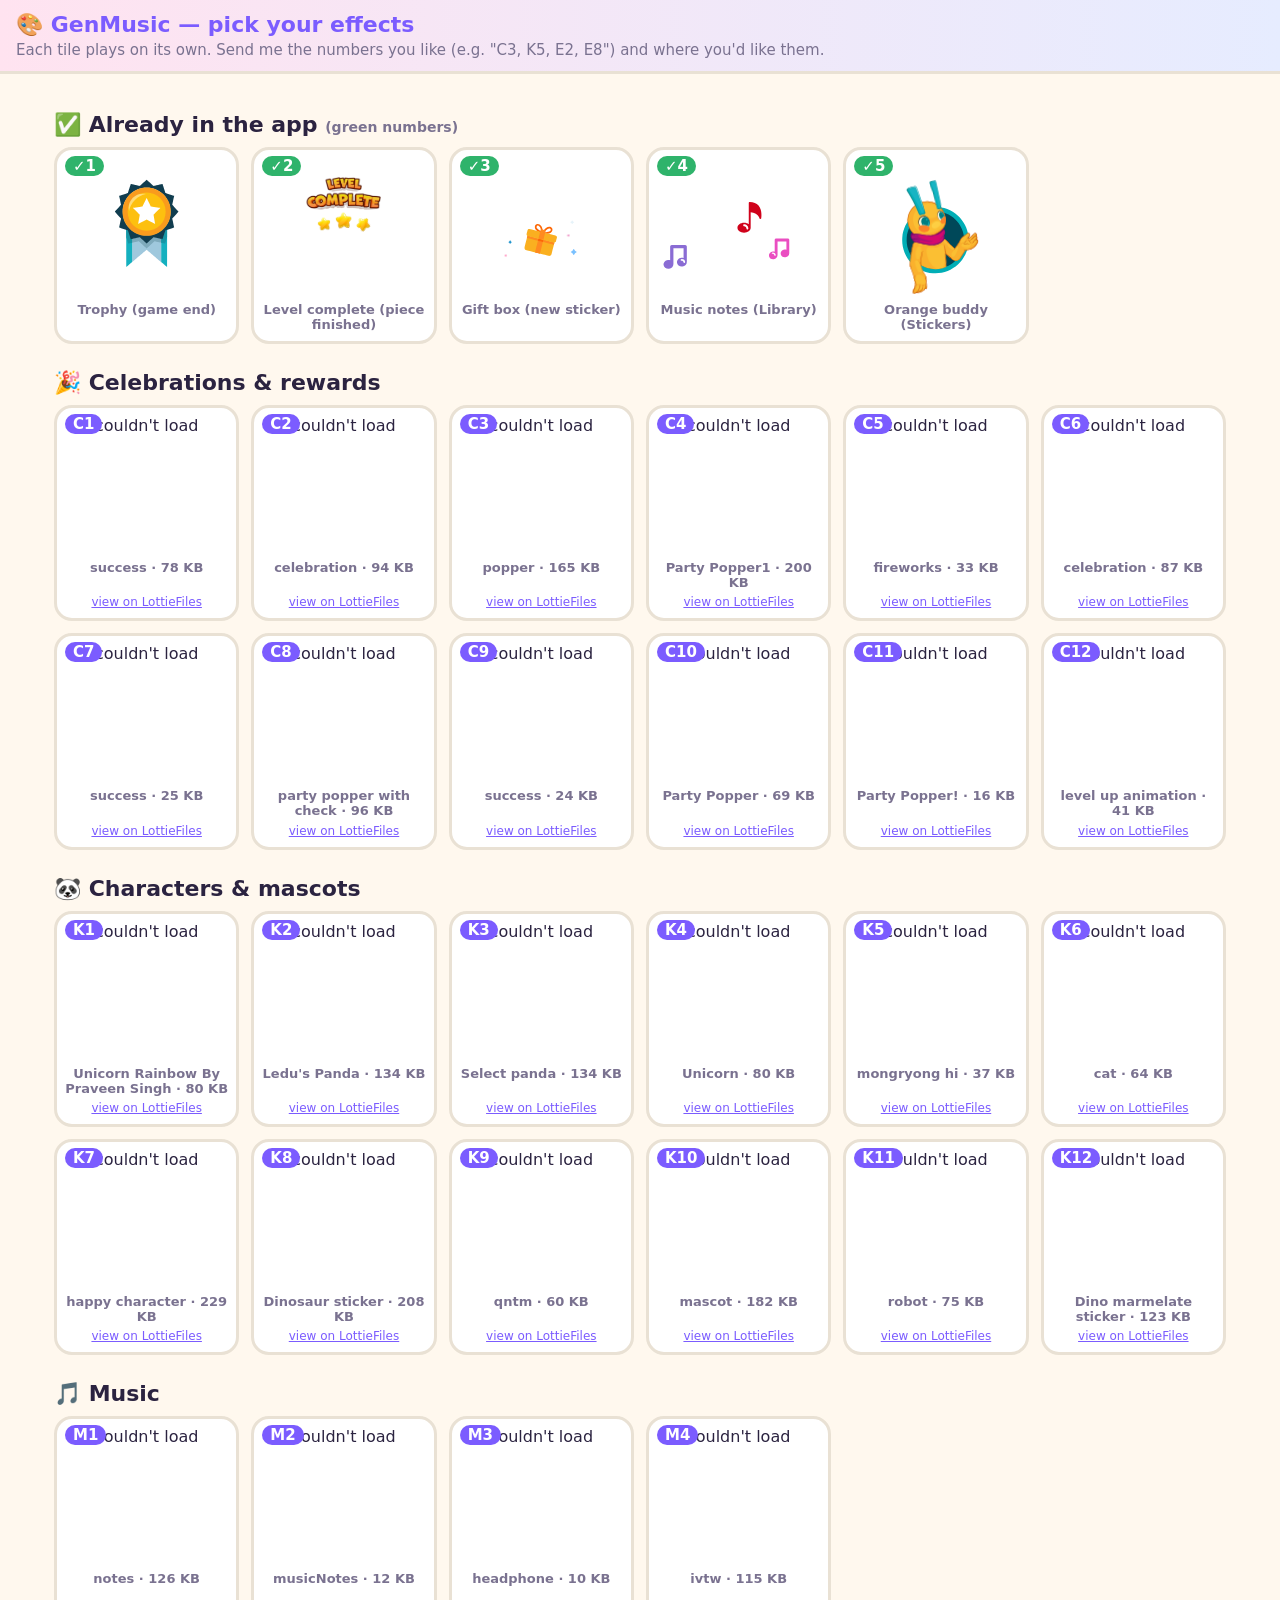
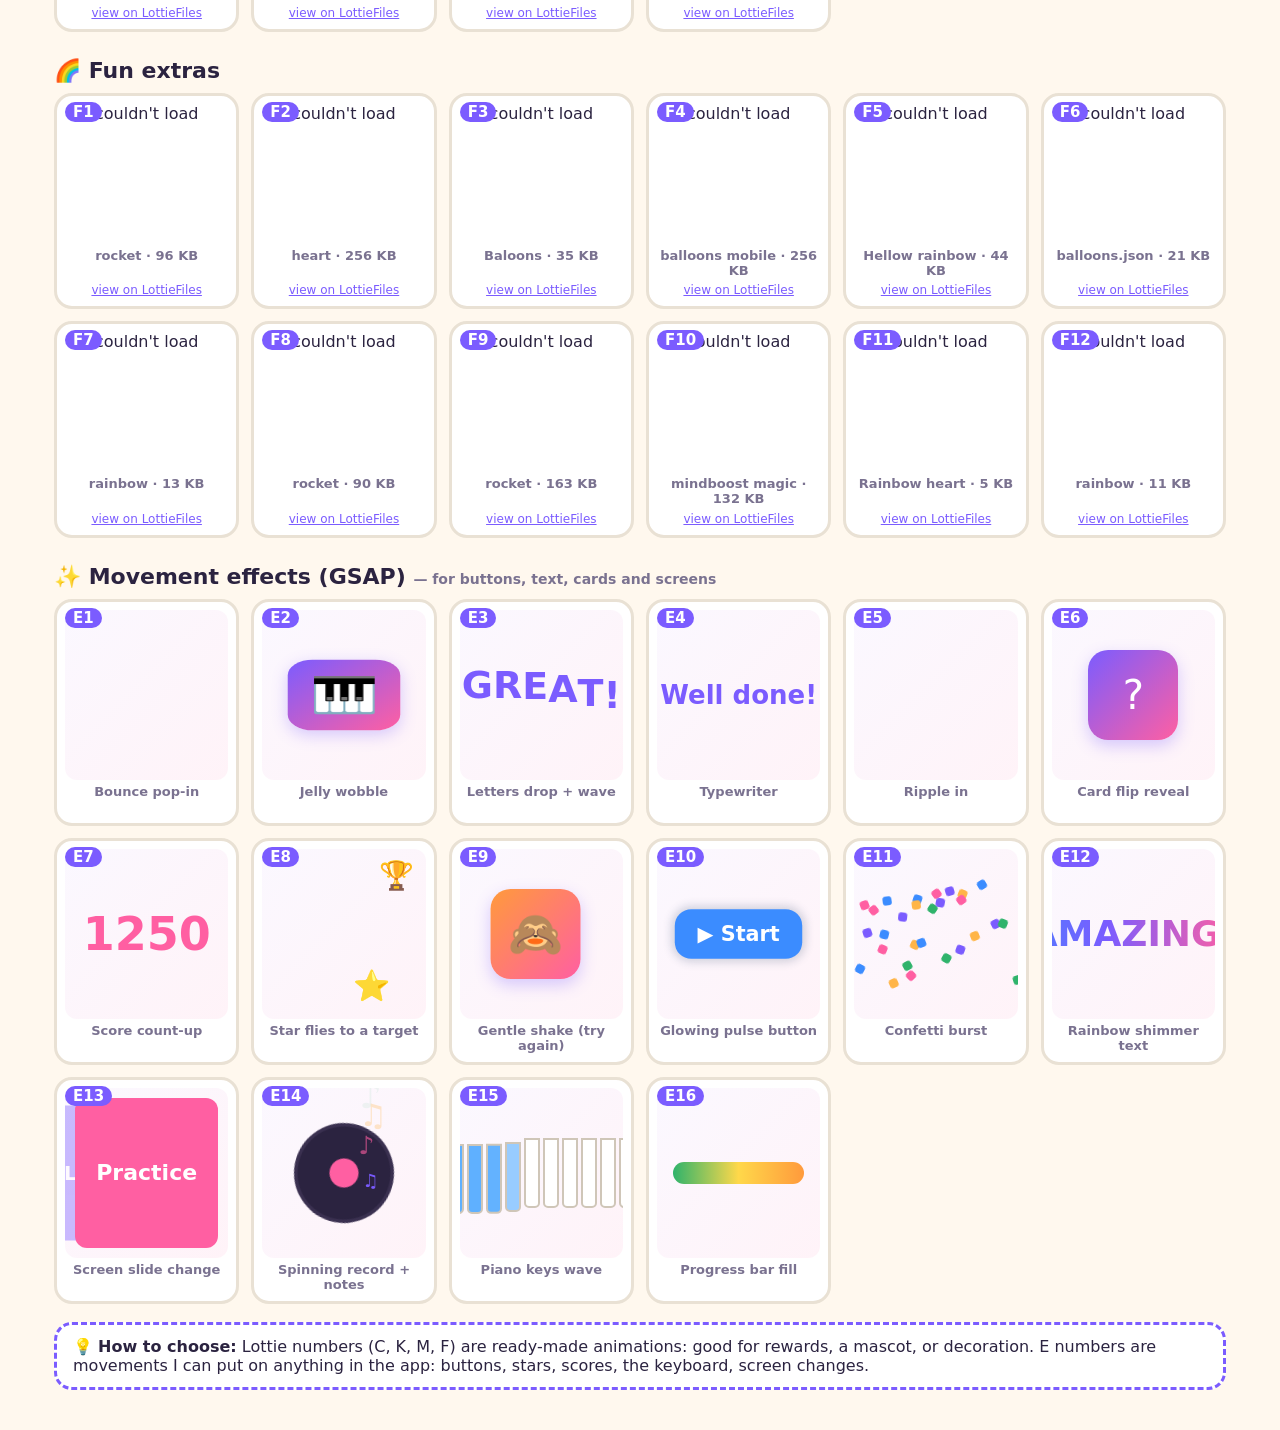
==== gallery.html @ 2f77bd32 "gallery.html: numbered preview of Lottie candidates (loaded from LottieFiles) and GSAP effects, for " ====
<!doctype html><html lang="en"><head><meta charset="utf-8"><meta name="viewport" content="width=device-width,initial-scale=1">
<title>GenMusic — pick your effects</title><link rel="icon" href="icon.svg">
<style>
:root{--ink:#2b2340;--muted:#7a7290;--purple:#7b5cff;--pink:#ff5fa2;--line:#e9e1d4}
*{box-sizing:border-box}body{margin:0;background:#fff8ee;color:var(--ink);font-family:"Nunito","Segoe UI Rounded","Segoe UI",system-ui,sans-serif}
header{position:sticky;top:0;z-index:5;background:linear-gradient(90deg,#ffe3f0,#e6ecff);padding:12px 16px;border-bottom:3px solid var(--line)}
header h1{margin:0;font-size:22px;color:var(--purple)}header p{margin:4px 0 0;font-size:15px;color:var(--muted)}
main{padding:12px 14px 40px;max-width:1200px;margin:0 auto}
h2{margin:26px 0 10px;font-size:22px}h2 small{font-size:14px;color:var(--muted);font-weight:600}
.grid{display:grid;grid-template-columns:repeat(auto-fill,minmax(160px,1fr));gap:12px}
.tile{background:#fff;border:3px solid var(--line);border-radius:18px;padding:8px;text-align:center;position:relative}
.tile .id{position:absolute;top:6px;left:8px;background:var(--purple);color:#fff;font-weight:900;border-radius:10px;padding:1px 8px;font-size:15px;z-index:2}
.tile.used .id{background:#2fb36b}
.tile .lot{width:100%;height:140px}
.tile .cap{font-size:13px;font-weight:700;color:var(--muted);margin-top:4px;min-height:2.4em}
.tile a{color:var(--purple);font-size:12px}
.fx{height:170px;display:flex;align-items:center;justify-content:center;overflow:hidden;position:relative;border-radius:12px;background:linear-gradient(135deg,#fbf8ff,#fff3f8)}
.fx .card{width:90px;height:90px;border-radius:20px;background:linear-gradient(135deg,#7b5cff,#ff5fa2);display:flex;align-items:center;justify-content:center;font-size:44px;color:#fff;box-shadow:0 6px 16px rgba(123,92,255,.3)}
.fx .word{font-size:38px;font-weight:900;color:var(--purple)}.fx .word span{display:inline-block}
.fx .mini{display:grid;grid-template-columns:repeat(4,30px);gap:6px}.fx .mini i{display:block;width:30px;height:30px;border-radius:8px;background:#ffb547}
.fx .mini i:nth-child(3n){background:#7b5cff}.fx .mini i:nth-child(3n+1){background:#ff5fa2}
.fx .num{font-size:46px;font-weight:900;color:var(--pink)}
.fx .keys{display:flex;gap:3px}.fx .keys b{width:16px;height:70px;background:#fff;border:2px solid #cfc6b8;border-radius:0 0 5px 5px}
.fx .bar{width:80%;height:22px;border-radius:12px;background:#eee;overflow:hidden}.fx .bar i{display:block;height:100%;width:0;background:linear-gradient(90deg,#2fb36b,#ffd84a,#ff9a3c)}
.fx .btn{padding:12px 22px;border-radius:16px;background:#3b8cff;color:#fff;font-weight:900;font-size:20px}
.fx .rainbow{font-size:36px;font-weight:900;background:linear-gradient(90deg,#ff5fa2,#ffb547,#2fb36b,#3b8cff,#7b5cff,#ff5fa2);background-size:300% 100%;-webkit-background-clip:text;background-clip:text;color:transparent}
.fx .vinyl{width:100px;height:100px;border-radius:50%;background:radial-gradient(circle,#ff5fa2 0 14px,#2b2340 15px 46px,#3a3050 47px 50px);position:relative}
.fx .p{position:absolute;width:9px;height:9px;border-radius:3px}
.fx .star{position:absolute;font-size:30px}
.fx .panel{position:absolute;inset:10px;border-radius:12px;display:flex;align-items:center;justify-content:center;font-size:22px;font-weight:900;color:#fff}
.howto{background:#fff;border:3px dashed var(--purple);border-radius:18px;padding:12px 16px;margin-top:18px;font-size:16px}
</style></head><body>
<header><h1>🎨 GenMusic — pick your effects</h1><p>Each tile plays on its own. Send me the numbers you like (e.g. "C3, K5, E2, E8") and where you'd like them.</p></header>
<main>
<h2>✅ Already in the app <small>(green numbers)</small></h2><div class="grid" id="used"></div>
<div id="lottie"></div>
<h2>✨ Movement effects (GSAP) <small>— for buttons, text, cards and screens</small></h2><div class="grid" id="fxgrid"></div>
<div class="howto">💡 <b>How to choose:</b> Lottie numbers (C, K, M, F) are ready-made animations: good for rewards, a mascot, or decoration.
E numbers are movements I can put on anything in the app: buttons, stars, scores, the keyboard, screen changes.</div>
</main>
<script src="vendor/lottie_light.min.js"></script><script src="vendor/gsap.min.js"></script>
<script>
const USED = [["trophy", "Trophy (game end)"], ["level-complete", "Level complete (piece finished)"], ["gift", "Gift box (new sticker)"], ["music-notes", "Music notes (Library)"], ["buddy", "Orange buddy (Stickers)"]], ITEMS = [{"h": "🎉 Celebrations & rewards"}, {"id": "C1", "json": "https://assets-v2.lottiefiles.com/a/f5ddf9bc-1165-11ee-8072-d3d0bddd396e/NNUIlM7QSg.json", "url": "https://lottiefiles.com/animations/success-OBTLRDEdFB", "kb": 78, "name": "success", "dur": 6.0}, {"id": "C2", "json": "https://assets-v2.lottiefiles.com/a/757bb166-6880-11ee-a5fd-33703e45264b/phBiBWEcUk.json", "url": "https://lottiefiles.com/animations/celebration-PH71hi6Je5", "kb": 94, "name": "celebration", "dur": 5.0}, {"id": "C3", "json": "https://assets-v2.lottiefiles.com/a/ed409a5a-f979-11ef-82e7-cb183bca62d2/ev3fWo0824.json", "url": "https://lottiefiles.com/animations/popper-OEzmYxXPEa", "kb": 165, "name": "popper", "dur": 3.7}, {"id": "C4", "json": "https://assets-v2.lottiefiles.com/a/1296fa02-116d-11ee-9149-f7a48ce3aba3/wNNue3edR8.json", "url": "https://lottiefiles.com/animations/party-popper1-qCDtgIf7gU", "kb": 200, "name": "Party Popper1", "dur": 1.5}, {"id": "C5", "json": "https://assets-v2.lottiefiles.com/a/736bd464-117d-11ee-80b6-077af2e670f9/6XR4ouHrob.json", "url": "https://lottiefiles.com/animations/fireworks-3QcFnID3hW", "kb": 33, "name": "fireworks", "dur": 5.0}, {"id": "C6", "json": "https://assets-v2.lottiefiles.com/a/0e1ccb6a-4f2e-4453-9cab-0c0b9872ba25/WJFPtJuBxb.json", "url": "https://lottiefiles.com/animations/goal-xd-WJFPtJuBxb", "kb": 87, "name": "celebration", "dur": 3.0}, {"id": "C7", "json": "https://assets-v2.lottiefiles.com/a/43de921f-4962-4bff-8b2b-7e204cc48920/9tJXqrknJj.json", "url": "https://lottiefiles.com/animations/coplete-9tJXqrknJj", "kb": 25, "name": "success", "dur": 1.0}, {"id": "C8", "json": "https://assets-v2.lottiefiles.com/a/170ddc2a-679a-4fb6-ad74-c38fdff8f583/vGGwceGP61.json", "url": "https://lottiefiles.com/animations/party-popper-with-check-animation-vGGwceGP61", "kb": 96, "name": "party popper with check", "dur": 5.0}, {"id": "C9", "json": "https://assets-v2.lottiefiles.com/a/a62b41fe-2601-4794-bd8e-4ed61b419cad/6CUBfSMrT4.json", "url": "https://lottiefiles.com/animations/untitled-file-6CUBfSMrT4", "kb": 24, "name": "success", "dur": 3.0}, {"id": "C10", "json": "https://assets-v2.lottiefiles.com/a/8def1bcf-e0a0-44d3-903f-f7d5bc00ab48/gPZtLyFXFI.json", "url": "https://lottiefiles.com/animations/party-popper-gPZtLyFXFI", "kb": 69, "name": "Party Popper", "dur": 2.5}, {"id": "C11", "json": "https://assets-v2.lottiefiles.com/a/e1539adc-1166-11ee-accb-df96032efdb9/rN8TS31JBO.json", "url": "https://lottiefiles.com/animations/party-popper-d5EaOntzTn", "kb": 16, "name": "Party Popper!", "dur": 2.7}, {"id": "C12", "json": "https://assets-v2.lottiefiles.com/a/0fa01668-1162-11ee-ab8e-0f2d7f1423a5/6HScI8D1rb.json", "url": "https://lottiefiles.com/animations/level-up-animation-7AlqyucjVZ", "kb": 41, "name": "level up animation", "dur": 1.7}, {"h": "🐼 Characters & mascots"}, {"id": "K1", "json": "https://assets-v2.lottiefiles.com/a/bb98e586-1170-11ee-a8e3-f3cdb3497c53/Fblv1KmRZz.json", "url": "https://lottiefiles.com/animations/unicorn-rainbow-by-praveen-singh-UsmzkRpMU0", "kb": 80, "name": "Unicorn Rainbow By Praveen Singh", "dur": 1.0}, {"id": "K2", "json": "https://assets-v2.lottiefiles.com/a/052c11ca-116a-11ee-89eb-4744719b3dfa/NNSofS3gZD.json", "url": "https://lottiefiles.com/animations/ledus-panda-wKwUaQiKXq", "kb": 134, "name": "Ledu's Panda", "dur": 2.5}, {"id": "K3", "json": "https://assets-v2.lottiefiles.com/a/7e9e17e0-1180-11ee-a8e1-4bf2795f1d8e/aaEX44cpwH.json", "url": "https://lottiefiles.com/animations/select-panda-t1ePq4JG8Z", "kb": 134, "name": "Select panda", "dur": 2.5}, {"id": "K4", "json": "https://assets-v2.lottiefiles.com/a/3970d61a-1164-11ee-ab25-abd77a63f387/zNfpJ3AeLE.json", "url": "https://lottiefiles.com/animations/unicorn-pmNznLM63G", "kb": 80, "name": "Unicorn", "dur": 1.0}, {"id": "K5", "json": "https://assets-v2.lottiefiles.com/a/a559bc96-1161-11ee-944d-0bf88e98291d/VoARKt4s9C.json", "url": "https://lottiefiles.com/animations/mongryong-hi-5LjIBBaqFC", "kb": 37, "name": "mongryong hi", "dur": 2.4}, {"id": "K6", "json": "https://assets-v2.lottiefiles.com/a/b3d9bc18-1151-11ee-93f6-e7f3497145d3/U05BFOTos9.json", "url": "https://lottiefiles.com/animations/cat-bZPwcVh8Jk", "kb": 64, "name": "cat", "dur": 2.0}, {"id": "K7", "json": "https://assets-v2.lottiefiles.com/a/662b5741-5d4d-4245-b2c8-b53da30e3aad/t8FswYxK2M.json", "url": "https://lottiefiles.com/animations/zubulig-koltukta-sevincli-t8FswYxK2M", "kb": 229, "name": "happy character", "dur": 5.0}, {"id": "K8", "json": "https://assets-v2.lottiefiles.com/a/db45bf3e-118a-11ee-8ffa-47b3928722f1/BocwaNPm9P.json", "url": "https://lottiefiles.com/animations/dinosaur-sticker-hBbxmH4ri2", "kb": 208, "name": "Dinosaur sticker", "dur": 3.0}, {"id": "K9", "json": "https://assets-v2.lottiefiles.com/a/74db2444-116e-11ee-bc32-eb7246c438f4/f1r9Ng0ane.json", "url": "https://lottiefiles.com/animations/qntm-wgwE67zxuT", "kb": 60, "name": "qntm", "dur": 2.3}, {"id": "K10", "json": "https://assets-v2.lottiefiles.com/a/74974229-6b65-4edb-b6f4-facc851a05df/HtezskwNdJ.json", "url": "https://lottiefiles.com/animations/zubulig-sevinc-HtezskwNdJ", "kb": 182, "name": "mascot", "dur": 1.7}, {"id": "K11", "json": "https://assets-v2.lottiefiles.com/a/795b8120-1174-11ee-9f4e-976fceea3e2e/Gr3LtCevt0.json", "url": "https://lottiefiles.com/animations/robot-eUYlogMuda", "kb": 75, "name": "robot", "dur": 4.0}, {"id": "K12", "json": "https://assets-v2.lottiefiles.com/a/14d0cae6-6375-11ee-844b-1b4f7e2bbfc4/tU5C7Adjr8.json", "url": "https://lottiefiles.com/animations/dino-marmelate-sticker-n9hempvUJ2", "kb": 123, "name": "Dino marmelate sticker", "dur": 3.0}, {"h": "🎵 Music"}, {"id": "M1", "json": "https://assets-v2.lottiefiles.com/a/032c4c64-6cc8-4396-90c5-71f6d1ad0f85/Xx4RZkKrBl.json", "url": "https://lottiefiles.com/animations/sjyv7h3asm-Xx4RZkKrBl", "kb": 126, "name": "notes", "dur": 6.0}, {"id": "M2", "json": "https://assets-v2.lottiefiles.com/a/e3093366-117d-11ee-ba0c-073804836ec3/M2NCliyTtZ.json", "url": "https://lottiefiles.com/animations/musicnotes-uRKef4i3TM", "kb": 12, "name": "musicNotes", "dur": 4.7}, {"id": "M3", "json": "https://assets-v2.lottiefiles.com/a/448fdeae-1166-11ee-9666-577b6c9426e1/uxZBqKGs2P.json", "url": "https://lottiefiles.com/animations/headphone-OVPcCUwu5i", "kb": 10, "name": "headphone", "dur": 2.0}, {"id": "M4", "json": "https://assets-v2.lottiefiles.com/a/d271eb40-1170-11ee-b0fc-7b8a74eaecb4/N97GfH2ixE.json", "url": "https://lottiefiles.com/animations/ivtw-7TD7y5qBHm", "kb": 115, "name": "ivtw", "dur": 8.0}, {"h": "🌈 Fun extras"}, {"id": "F1", "json": "https://assets-v2.lottiefiles.com/a/0c6ccd74-1180-11ee-9372-2f504292ecc4/X1PJQJOT50.json", "url": "https://lottiefiles.com/animations/rocket-b5Mc9i7by7", "kb": 96, "name": "rocket", "dur": 8.0}, {"id": "F2", "json": "https://assets-v2.lottiefiles.com/a/e2e11444-4fca-4433-bf18-28355233e4c6/NzF9eVGp2C.json", "url": "https://lottiefiles.com/animations/copy-of-sd05awirw2-NzF9eVGp2C", "kb": 256, "name": "heart", "dur": 8.3}, {"id": "F3", "json": "https://assets-v2.lottiefiles.com/a/cdf9e538-1164-11ee-9afd-3f95783ebe18/EZioQUSiG6.json", "url": "https://lottiefiles.com/animations/baloons-AS8PDapFwx", "kb": 35, "name": "Baloons", "dur": 3.6}, {"id": "F4", "json": "https://assets-v2.lottiefiles.com/a/8481575a-1151-11ee-991d-6f0dbf928f12/OY5IzG1YCY.json", "url": "https://lottiefiles.com/animations/balloons-mobile-7KJiImjRtF", "kb": 256, "name": "balloons mobile", "dur": 12.0}, {"id": "F5", "json": "https://assets-v2.lottiefiles.com/a/46bf831a-1188-11ee-a145-3fb0d89dc529/LVIBgQbpZr.json", "url": "https://lottiefiles.com/animations/hellow-rainbow-Xt3Nw0MoLy", "kb": 44, "name": "Hellow rainbow", "dur": 3.3}, {"id": "F6", "json": "https://assets-v2.lottiefiles.com/a/217fd8ce-117f-11ee-98ff-77d7a83b6b8a/U5UMH7jaq0.json", "url": "https://lottiefiles.com/animations/balloonsjson-ouXZiVGiZf", "kb": 21, "name": "balloons.json", "dur": 4.8}, {"id": "F7", "json": "https://assets-v2.lottiefiles.com/a/d5f0035c-1151-11ee-b2d7-fb94ccfd8298/oW5IVC6wTc.json", "url": "https://lottiefiles.com/animations/rainbow-ntr48jB7NJ", "kb": 13, "name": "rainbow", "dur": 1.2}, {"id": "F8", "json": "https://assets-v2.lottiefiles.com/a/98773a66-f668-11ee-a7a1-774ab861e889/XMXxC1MbfU.json", "url": "https://lottiefiles.com/animations/rocket-6ze6ouxAwv", "kb": 90, "name": "rocket", "dur": 7.0}, {"id": "F9", "json": "https://assets-v2.lottiefiles.com/a/02c8ce8c-1188-11ee-b796-e76ceeb99c11/H2r1LiZ7zg.json", "url": "https://lottiefiles.com/animations/rocket-4ebDUjQGfL", "kb": 163, "name": "rocket", "dur": 6.0}, {"id": "F10", "json": "https://assets-v2.lottiefiles.com/a/19667b52-42e3-11ef-a4da-c7ce7c59d19c/WIgmdZ6sjf.json", "url": "https://lottiefiles.com/animations/mindboost-magic-DRXW70QAh5", "kb": 132, "name": "mindboost magic", "dur": 5.0}, {"id": "F11", "json": "https://assets-v2.lottiefiles.com/a/d783df10-116d-11ee-b4ca-47b438be64d7/xeXfaFC8Jt.json", "url": "https://lottiefiles.com/animations/rainbow-heart-GoUkCAszRE", "kb": 5, "name": "Rainbow heart", "dur": 2.7}, {"id": "F12", "json": "https://assets-v2.lottiefiles.com/a/7f154c0c-1180-11ee-a954-2b85fb40b2f6/ggcieGj9rf.json", "url": "https://lottiefiles.com/animations/rainbow-x4mImf2EpJ", "kb": 11, "name": "rainbow", "dur": 6.0}];
const $ = id => document.getElementById(id);
const io = new IntersectionObserver(es => es.forEach(e => { const a = e.target._a; if (!a) return; e.isIntersecting ? a.play() : a.pause(); }), { rootMargin:"100px" });
function lot(el, src){
  fetch(src).then(r => r.json()).then(d => { el._a = lottie.loadAnimation({ container:el, renderer:"svg", loop:true, autoplay:false, animationData:d }); io.observe(el); })
    .catch(() => { el.textContent = "couldn't load"; });
}
USED.forEach(([n, cap], i) => { const t = document.createElement("div"); t.className = "tile used";
  t.innerHTML = `<span class="id">✓${i + 1}</span><div class="lot"></div><div class="cap">${cap}</div>`; $("used").appendChild(t); lot(t.querySelector(".lot"), "lottie/" + n + ".json"); });
let grid = null;
for (const it of ITEMS) {
  if (it.h) { const h = document.createElement("h2"); h.textContent = it.h; $("lottie").appendChild(h); grid = document.createElement("div"); grid.className = "grid"; $("lottie").appendChild(grid); continue; }
  const t = document.createElement("div"); t.className = "tile";
  t.innerHTML = `<span class="id">${it.id}</span><div class="lot"></div><div class="cap">${it.name.replace(/[<>&]/g, "")} · ${it.kb} KB</div><a href="${it.url}" target="_blank" rel="noopener">view on LottieFiles</a>`;
  grid.appendChild(t); lot(t.querySelector(".lot"), it.json);
}
/* ---- GSAP demos: each loops on its own ---- */
const FX = [
  ["E1", "Bounce pop-in", '<div class="card">⭐</div>', b => gsap.timeline({ repeat:-1, repeatDelay:1 }).fromTo(b.querySelector(".card"), { scale:0, rotation:-20 }, { scale:1, rotation:0, duration:0.7, ease:"back.out(2.2)" }).to(b.querySelector(".card"), { scale:0, duration:0.3, delay:1.2 })],
  ["E2", "Jelly wobble", '<div class="card">🎹</div>', b => gsap.timeline({ repeat:-1, repeatDelay:1.2 }).to(b.querySelector(".card"), { scaleX:1.35, scaleY:0.7, duration:0.15 }).to(b.querySelector(".card"), { scaleX:1, scaleY:1, duration:1, ease:"elastic.out(1.2,0.3)" })],
  ["E3", "Letters drop + wave", '<div class="word">GREAT!</div>', b => { const w = b.querySelector(".word"); w.innerHTML = [...w.textContent].map(c => `<span>${c}</span>`).join("");
    gsap.timeline({ repeat:-1, repeatDelay:0.8 }).fromTo(w.children, { y:-80, opacity:0 }, { y:0, opacity:1, duration:0.7, ease:"bounce.out", stagger:0.08 }).to(w.children, { y:-10, duration:0.25, yoyo:true, repeat:3, stagger:0.06, ease:"sine.inOut" }).to(w.children, { opacity:0, duration:0.3 }); }],
  ["E4", "Typewriter", '<div class="word" style="font-size:26px">Well done!</div>', b => { const w = b.querySelector(".word"), s = w.textContent; const o = { n:0 };
    gsap.timeline({ repeat:-1, repeatDelay:1 }).to(o, { n:s.length, duration:1.4, ease:"none", onUpdate:() => w.textContent = s.slice(0, Math.round(o.n)) + (o.n < s.length ? "▍" : "") }).to({}, { duration:1 }); }],
  ["E5", "Ripple in", '<div class="mini">' + "<i></i>".repeat(12) + "</div>", b => gsap.timeline({ repeat:-1, repeatDelay:0.6 }).fromTo(b.querySelectorAll("i"), { scale:0, opacity:0 }, { scale:1, opacity:1, duration:0.4, ease:"back.out(2)", stagger:{ each:0.06, grid:[3,4], from:"center" } }).to(b.querySelectorAll("i"), { scale:0, duration:0.3, stagger:0.03, delay:0.8 })],
  ["E6", "Card flip reveal", '<div class="card" style="font-size:40px">?</div>', b => { const c = b.querySelector(".card"); gsap.set(b, { perspective:500 });
    gsap.timeline({ repeat:-1, repeatDelay:1 }).to(c, { rotationY:90, duration:0.3, ease:"power2.in", onComplete:() => { c.textContent = "🦄"; c.style.background = "linear-gradient(135deg,#ffd84a,#ff9a3c)"; } }).to(c, { rotationY:0, duration:0.4, ease:"back.out(2)" }).to(c, { rotationY:90, duration:0.3, delay:1.2, onComplete:() => { c.textContent = "?"; c.style.background = ""; } }).to(c, { rotationY:0, duration:0.3 }); }],
  ["E7", "Score count-up", '<div class="num">0</div>', b => { const n = b.querySelector(".num"), o = { v:0 };
    gsap.timeline({ repeat:-1, repeatDelay:1 }).set(o, { v:0 }).to(o, { v:1250, duration:1.5, ease:"power1.out", onUpdate:() => n.textContent = Math.round(o.v) }).fromTo(n, { scale:1 }, { scale:1.4, duration:0.15, yoyo:true, repeat:1 }); }],
  ["E8", "Star flies to a target", '<div class="star">⭐</div><div style="position:absolute;right:12px;top:10px;font-size:28px">🏆</div>', b => { const s = b.querySelector(".star");
    gsap.timeline({ repeat:-1, repeatDelay:0.6 }).set(s, { left:20, top:120, scale:1, opacity:1 }).to(s, { left:"calc(100% - 50px)", duration:1.1, ease:"power1.inOut" }, 0).to(s, { top:10, duration:1.1, ease:"back.in(1.8)" }, 0).to(s, { scale:0.4, opacity:0, duration:0.3 }, 0.9); }],
  ["E9", "Gentle shake (try again)", '<div class="card" style="background:linear-gradient(135deg,#ff9a3c,#ff5fa2)">🙈</div>', b => gsap.timeline({ repeat:-1, repeatDelay:1.4 }).to(b.querySelector(".card"), { x:-12, duration:0.07, yoyo:true, repeat:7, ease:"sine.inOut" }).to(b.querySelector(".card"), { x:0, duration:0.1 })],
  ["E10", "Glowing pulse button", '<div class="btn">▶ Start</div>', b => gsap.to(b.querySelector(".btn"), { scale:1.1, boxShadow:"0 0 26px 8px rgba(59,140,255,.55)", duration:0.7, yoyo:true, repeat:-1, ease:"sine.inOut" })],
  ["E11", "Confetti burst", "", b => { const cols = ["#ff5fa2","#7b5cff","#3b8cff","#2fb36b","#ffb547"];
    const ps = Array.from({ length:28 }, (_, i) => { const p = document.createElement("i"); p.className = "p"; p.style.background = cols[i % 5]; b.appendChild(p); return p; });
    const burst = () => { gsap.set(ps, { left:"50%", top:"60%", x:0, y:0, opacity:1, rotation:0 });
      gsap.to(ps, { x:() => gsap.utils.random(-120, 120), y:() => gsap.utils.random(-110, 40), rotation:() => gsap.utils.random(-360, 360), duration:1.2, ease:"power3.out" });
      gsap.to(ps, { opacity:0, duration:0.4, delay:1 }); gsap.delayedCall(2.2, burst); }; burst(); }],
  ["E12", "Rainbow shimmer text", '<div class="rainbow">AMAZING!</div>', b => gsap.to(b.querySelector(".rainbow"), { backgroundPosition:"300% 0", duration:3, ease:"none", repeat:-1 })],
  ["E13", "Screen slide change", '<div class="panel" style="background:#7b5cff">Library</div><div class="panel" style="background:#ff5fa2">Practice</div>', b => { const [a, c] = b.querySelectorAll(".panel");
    gsap.timeline({ repeat:-1, repeatDelay:0.8 }).set(c, { xPercent:110 }).set(a, { xPercent:0, scale:1 }).to(a, { xPercent:-30, scale:0.9, opacity:0.4, duration:0.6, ease:"power2.inOut" }, 1).to(c, { xPercent:0, duration:0.6, ease:"power2.inOut" }, 1).to({}, { duration:1 }); }],
  ["E14", "Spinning record + notes", '<div class="vinyl"></div>', b => { gsap.to(b.querySelector(".vinyl"), { rotation:360, duration:2.4, ease:"none", repeat:-1 });
    for (let i = 0; i < 4; i++) { const n = document.createElement("div"); n.className = "star"; n.textContent = "♪♫"[i % 2]; n.style.color = ["#ff5fa2","#7b5cff","#2fb36b","#ffb547"][i]; b.appendChild(n);
      gsap.fromTo(n, { left:"58%", top:"45%", opacity:1, scale:0.6 }, { left:() => gsap.utils.random(55, 90) + "%", top:"-10%", opacity:0, scale:1.2, duration:2, repeat:-1, delay:i * 0.5, ease:"sine.out" }); } }],
  ["E15", "Piano keys wave", '<div class="keys">' + "<b></b>".repeat(10) + "</div>", b => gsap.timeline({ repeat:-1, repeatDelay:0.4 }).to(b.querySelectorAll("b"), { backgroundColor:"#5fb0ff", y:6, duration:0.18, stagger:0.08, yoyo:true, repeat:1 })],
  ["E16", "Progress bar fill", '<div class="bar"><i></i></div>', b => gsap.timeline({ repeat:-1, repeatDelay:0.8 }).set(b.querySelector("i"), { width:"0%" }).to(b.querySelector("i"), { width:"100%", duration:1.8, ease:"power2.inOut" }).to(b.querySelector(".bar"), { scale:1.08, duration:0.15, yoyo:true, repeat:1 })],
];
for (const [id, cap, inner, run] of FX) {
  const t = document.createElement("div"); t.className = "tile";
  t.innerHTML = `<span class="id">${id}</span><div class="fx">${inner}</div><div class="cap">${cap}</div>`;
  $("fxgrid").appendChild(t); run(t.querySelector(".fx"));
}
</script></body></html>
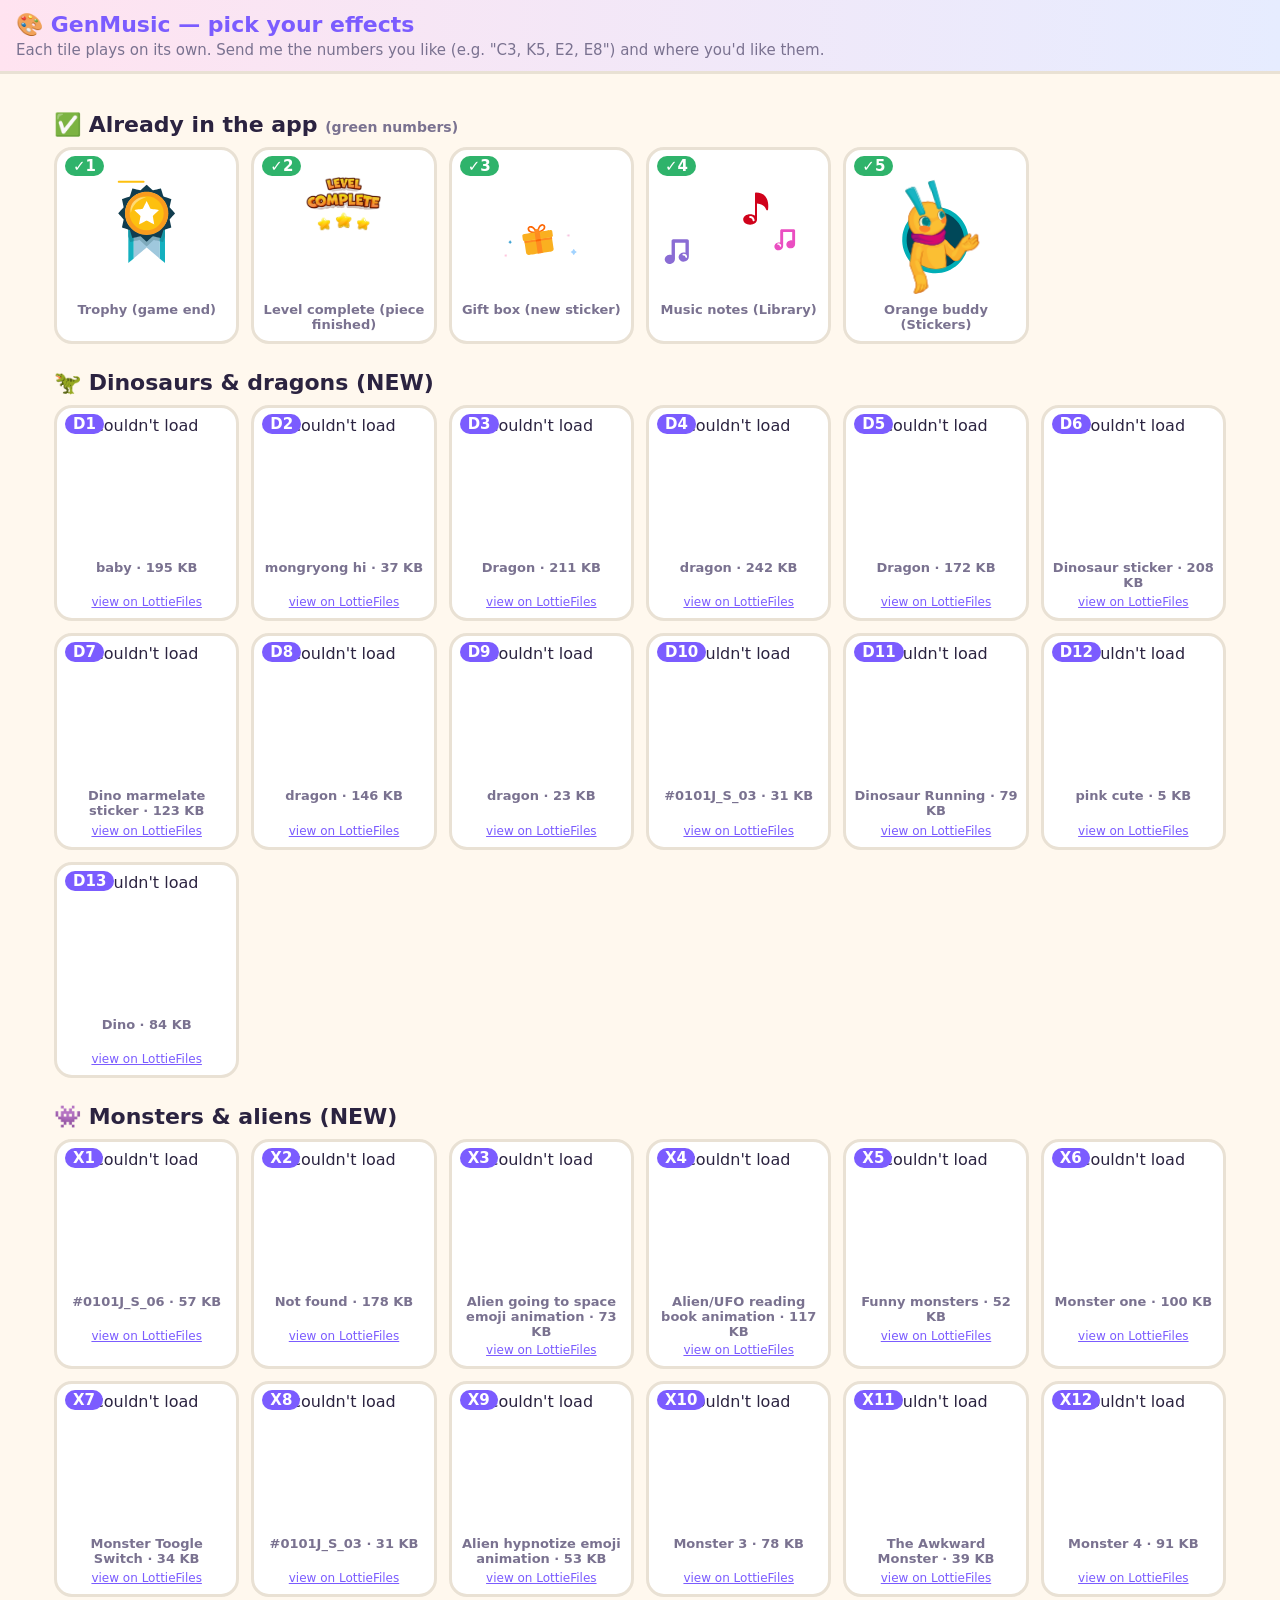
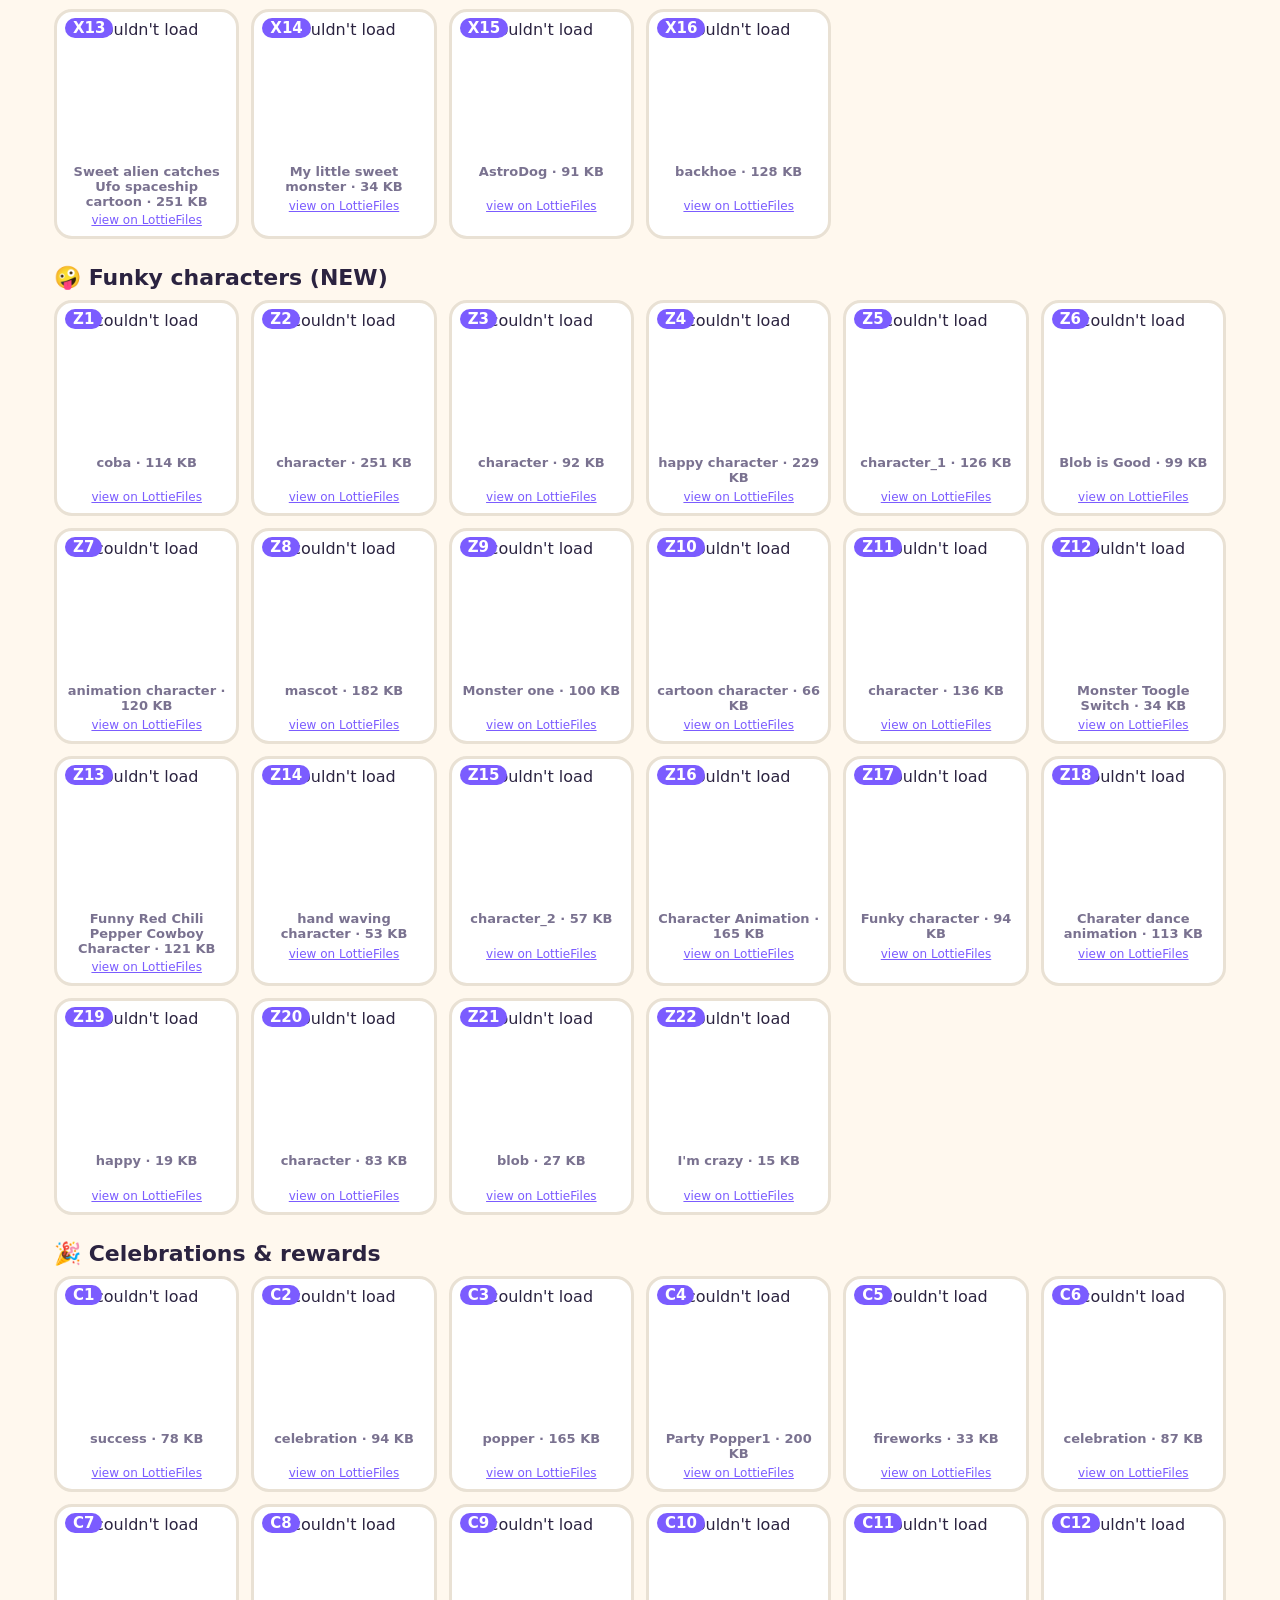
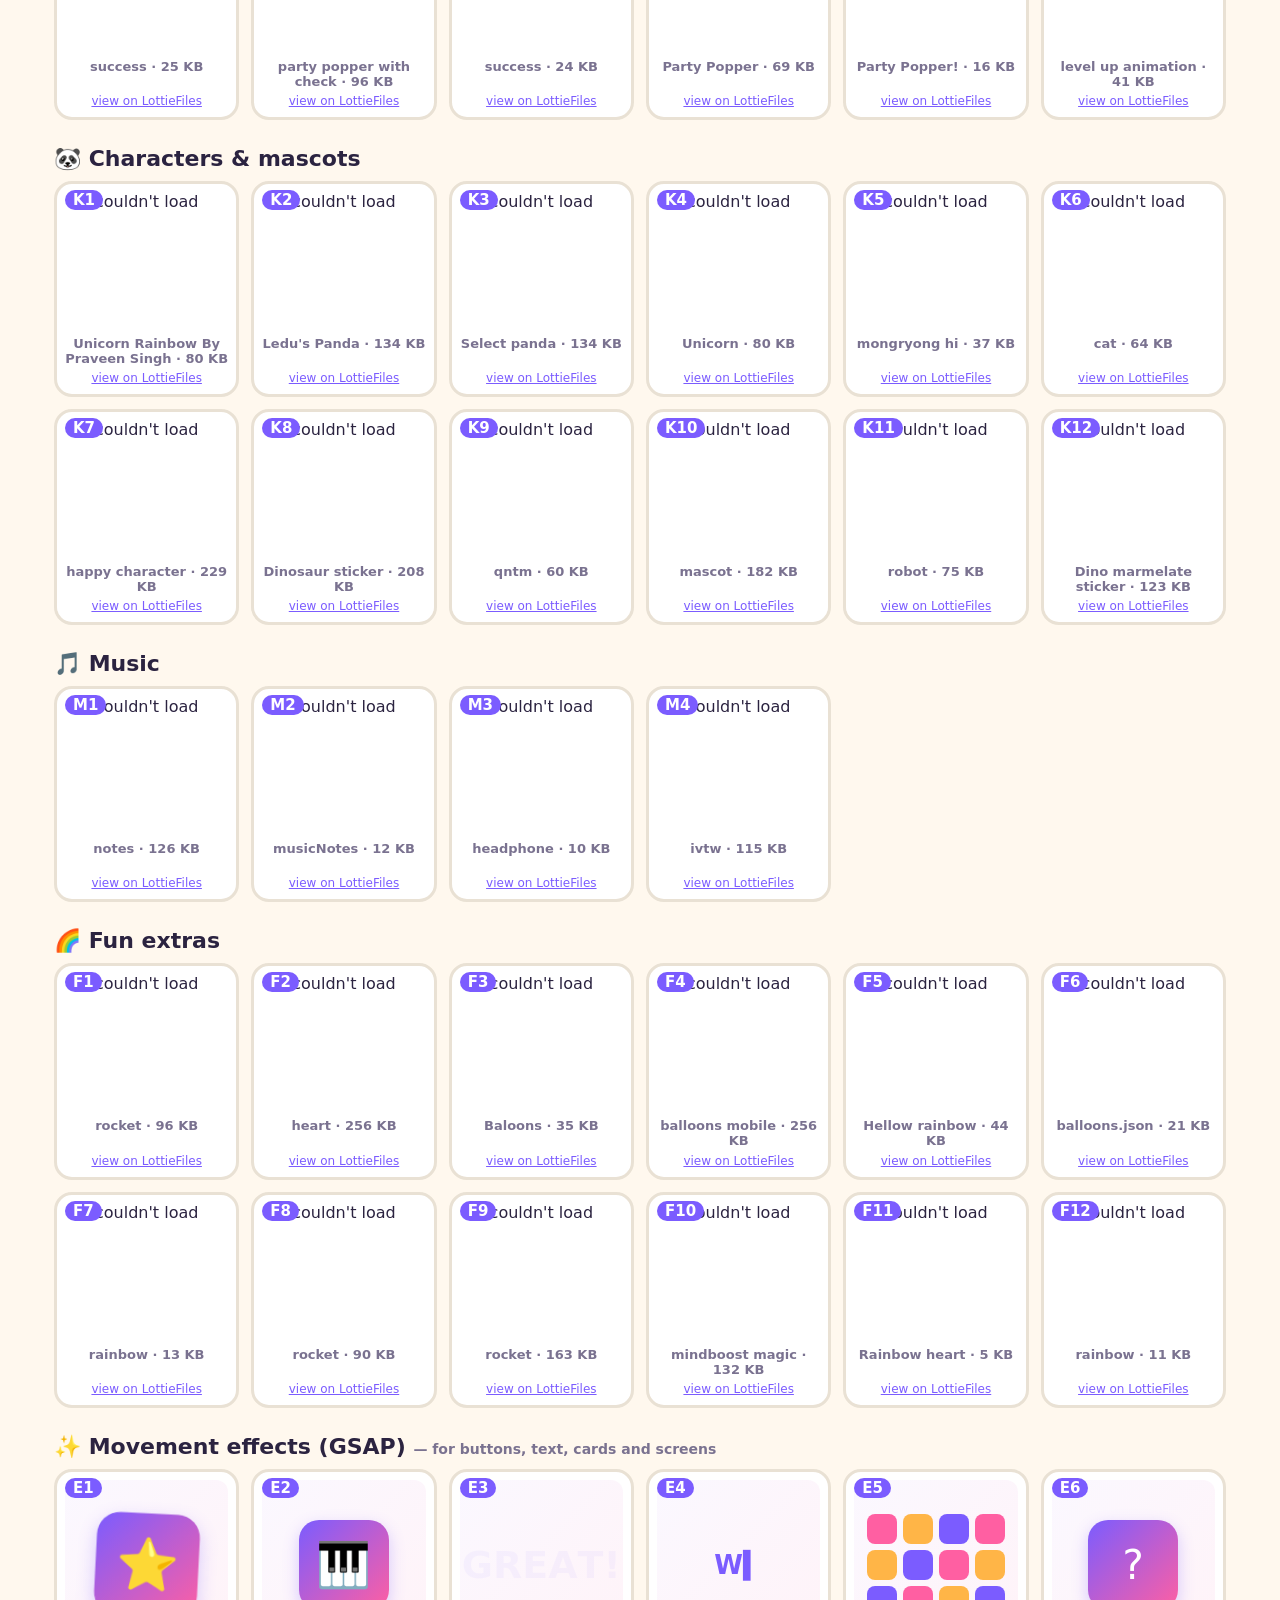
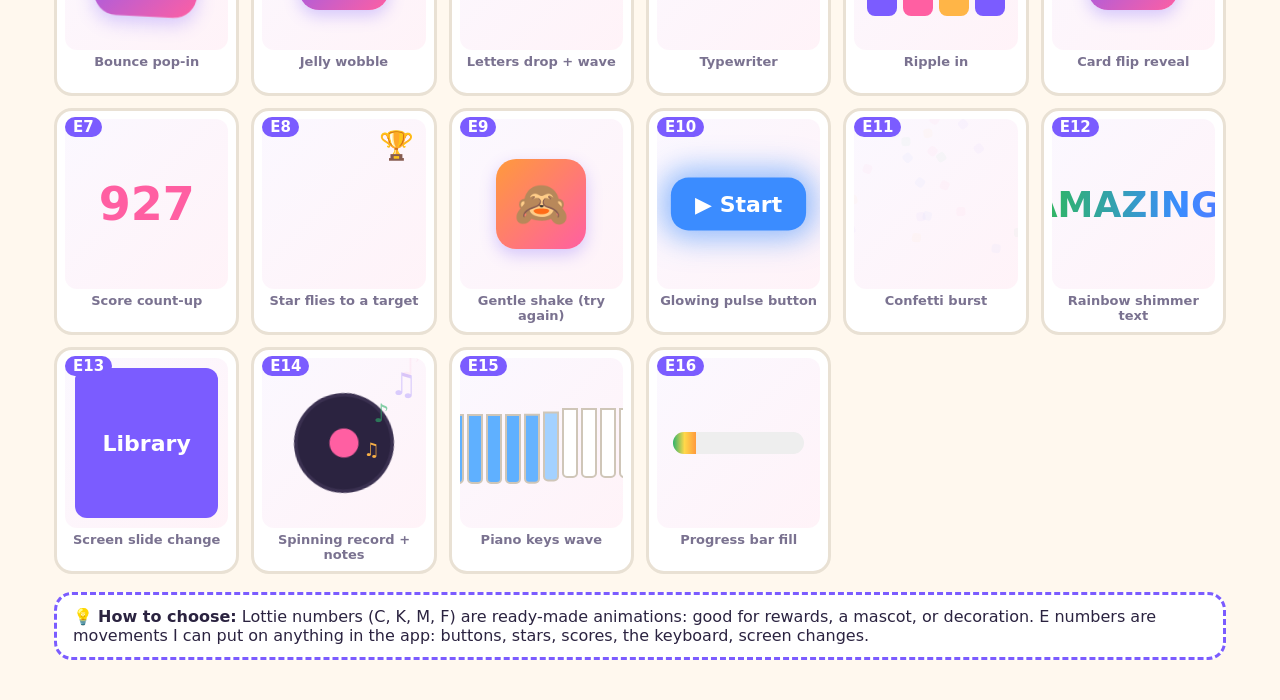
==== commit 5a9d8065: "gallery: add dinosaurs & dragons (D), monsters & aliens (X), funky characters (Z)" ====
--- a/gallery.html
+++ b/gallery.html
@@ -40,7 +40,7 @@
 </main>
 <script src="vendor/lottie_light.min.js"></script><script src="vendor/gsap.min.js"></script>
 <script>
-const USED = [["trophy", "Trophy (game end)"], ["level-complete", "Level complete (piece finished)"], ["gift", "Gift box (new sticker)"], ["music-notes", "Music notes (Library)"], ["buddy", "Orange buddy (Stickers)"]], ITEMS = [{"h": "🎉 Celebrations & rewards"}, {"id": "C1", "json": "https://assets-v2.lottiefiles.com/a/f5ddf9bc-1165-11ee-8072-d3d0bddd396e/NNUIlM7QSg.json", "url": "https://lottiefiles.com/animations/success-OBTLRDEdFB", "kb": 78, "name": "success", "dur": 6.0}, {"id": "C2", "json": "https://assets-v2.lottiefiles.com/a/757bb166-6880-11ee-a5fd-33703e45264b/phBiBWEcUk.json", "url": "https://lottiefiles.com/animations/celebration-PH71hi6Je5", "kb": 94, "name": "celebration", "dur": 5.0}, {"id": "C3", "json": "https://assets-v2.lottiefiles.com/a/ed409a5a-f979-11ef-82e7-cb183bca62d2/ev3fWo0824.json", "url": "https://lottiefiles.com/animations/popper-OEzmYxXPEa", "kb": 165, "name": "popper", "dur": 3.7}, {"id": "C4", "json": "https://assets-v2.lottiefiles.com/a/1296fa02-116d-11ee-9149-f7a48ce3aba3/wNNue3edR8.json", "url": "https://lottiefiles.com/animations/party-popper1-qCDtgIf7gU", "kb": 200, "name": "Party Popper1", "dur": 1.5}, {"id": "C5", "json": "https://assets-v2.lottiefiles.com/a/736bd464-117d-11ee-80b6-077af2e670f9/6XR4ouHrob.json", "url": "https://lottiefiles.com/animations/fireworks-3QcFnID3hW", "kb": 33, "name": "fireworks", "dur": 5.0}, {"id": "C6", "json": "https://assets-v2.lottiefiles.com/a/0e1ccb6a-4f2e-4453-9cab-0c0b9872ba25/WJFPtJuBxb.json", "url": "https://lottiefiles.com/animations/goal-xd-WJFPtJuBxb", "kb": 87, "name": "celebration", "dur": 3.0}, {"id": "C7", "json": "https://assets-v2.lottiefiles.com/a/43de921f-4962-4bff-8b2b-7e204cc48920/9tJXqrknJj.json", "url": "https://lottiefiles.com/animations/coplete-9tJXqrknJj", "kb": 25, "name": "success", "dur": 1.0}, {"id": "C8", "json": "https://assets-v2.lottiefiles.com/a/170ddc2a-679a-4fb6-ad74-c38fdff8f583/vGGwceGP61.json", "url": "https://lottiefiles.com/animations/party-popper-with-check-animation-vGGwceGP61", "kb": 96, "name": "party popper with check", "dur": 5.0}, {"id": "C9", "json": "https://assets-v2.lottiefiles.com/a/a62b41fe-2601-4794-bd8e-4ed61b419cad/6CUBfSMrT4.json", "url": "https://lottiefiles.com/animations/untitled-file-6CUBfSMrT4", "kb": 24, "name": "success", "dur": 3.0}, {"id": "C10", "json": "https://assets-v2.lottiefiles.com/a/8def1bcf-e0a0-44d3-903f-f7d5bc00ab48/gPZtLyFXFI.json", "url": "https://lottiefiles.com/animations/party-popper-gPZtLyFXFI", "kb": 69, "name": "Party Popper", "dur": 2.5}, {"id": "C11", "json": "https://assets-v2.lottiefiles.com/a/e1539adc-1166-11ee-accb-df96032efdb9/rN8TS31JBO.json", "url": "https://lottiefiles.com/animations/party-popper-d5EaOntzTn", "kb": 16, "name": "Party Popper!", "dur": 2.7}, {"id": "C12", "json": "https://assets-v2.lottiefiles.com/a/0fa01668-1162-11ee-ab8e-0f2d7f1423a5/6HScI8D1rb.json", "url": "https://lottiefiles.com/animations/level-up-animation-7AlqyucjVZ", "kb": 41, "name": "level up animation", "dur": 1.7}, {"h": "🐼 Characters & mascots"}, {"id": "K1", "json": "https://assets-v2.lottiefiles.com/a/bb98e586-1170-11ee-a8e3-f3cdb3497c53/Fblv1KmRZz.json", "url": "https://lottiefiles.com/animations/unicorn-rainbow-by-praveen-singh-UsmzkRpMU0", "kb": 80, "name": "Unicorn Rainbow By Praveen Singh", "dur": 1.0}, {"id": "K2", "json": "https://assets-v2.lottiefiles.com/a/052c11ca-116a-11ee-89eb-4744719b3dfa/NNSofS3gZD.json", "url": "https://lottiefiles.com/animations/ledus-panda-wKwUaQiKXq", "kb": 134, "name": "Ledu's Panda", "dur": 2.5}, {"id": "K3", "json": "https://assets-v2.lottiefiles.com/a/7e9e17e0-1180-11ee-a8e1-4bf2795f1d8e/aaEX44cpwH.json", "url": "https://lottiefiles.com/animations/select-panda-t1ePq4JG8Z", "kb": 134, "name": "Select panda", "dur": 2.5}, {"id": "K4", "json": "https://assets-v2.lottiefiles.com/a/3970d61a-1164-11ee-ab25-abd77a63f387/zNfpJ3AeLE.json", "url": "https://lottiefiles.com/animations/unicorn-pmNznLM63G", "kb": 80, "name": "Unicorn", "dur": 1.0}, {"id": "K5", "json": "https://assets-v2.lottiefiles.com/a/a559bc96-1161-11ee-944d-0bf88e98291d/VoARKt4s9C.json", "url": "https://lottiefiles.com/animations/mongryong-hi-5LjIBBaqFC", "kb": 37, "name": "mongryong hi", "dur": 2.4}, {"id": "K6", "json": "https://assets-v2.lottiefiles.com/a/b3d9bc18-1151-11ee-93f6-e7f3497145d3/U05BFOTos9.json", "url": "https://lottiefiles.com/animations/cat-bZPwcVh8Jk", "kb": 64, "name": "cat", "dur": 2.0}, {"id": "K7", "json": "https://assets-v2.lottiefiles.com/a/662b5741-5d4d-4245-b2c8-b53da30e3aad/t8FswYxK2M.json", "url": "https://lottiefiles.com/animations/zubulig-koltukta-sevincli-t8FswYxK2M", "kb": 229, "name": "happy character", "dur": 5.0}, {"id": "K8", "json": "https://assets-v2.lottiefiles.com/a/db45bf3e-118a-11ee-8ffa-47b3928722f1/BocwaNPm9P.json", "url": "https://lottiefiles.com/animations/dinosaur-sticker-hBbxmH4ri2", "kb": 208, "name": "Dinosaur sticker", "dur": 3.0}, {"id": "K9", "json": "https://assets-v2.lottiefiles.com/a/74db2444-116e-11ee-bc32-eb7246c438f4/f1r9Ng0ane.json", "url": "https://lottiefiles.com/animations/qntm-wgwE67zxuT", "kb": 60, "name": "qntm", "dur": 2.3}, {"id": "K10", "json": "https://assets-v2.lottiefiles.com/a/74974229-6b65-4edb-b6f4-facc851a05df/HtezskwNdJ.json", "url": "https://lottiefiles.com/animations/zubulig-sevinc-HtezskwNdJ", "kb": 182, "name": "mascot", "dur": 1.7}, {"id": "K11", "json": "https://assets-v2.lottiefiles.com/a/795b8120-1174-11ee-9f4e-976fceea3e2e/Gr3LtCevt0.json", "url": "https://lottiefiles.com/animations/robot-eUYlogMuda", "kb": 75, "name": "robot", "dur": 4.0}, {"id": "K12", "json": "https://assets-v2.lottiefiles.com/a/14d0cae6-6375-11ee-844b-1b4f7e2bbfc4/tU5C7Adjr8.json", "url": "https://lottiefiles.com/animations/dino-marmelate-sticker-n9hempvUJ2", "kb": 123, "name": "Dino marmelate sticker", "dur": 3.0}, {"h": "🎵 Music"}, {"id": "M1", "json": "https://assets-v2.lottiefiles.com/a/032c4c64-6cc8-4396-90c5-71f6d1ad0f85/Xx4RZkKrBl.json", "url": "https://lottiefiles.com/animations/sjyv7h3asm-Xx4RZkKrBl", "kb": 126, "name": "notes", "dur": 6.0}, {"id": "M2", "json": "https://assets-v2.lottiefiles.com/a/e3093366-117d-11ee-ba0c-073804836ec3/M2NCliyTtZ.json", "url": "https://lottiefiles.com/animations/musicnotes-uRKef4i3TM", "kb": 12, "name": "musicNotes", "dur": 4.7}, {"id": "M3", "json": "https://assets-v2.lottiefiles.com/a/448fdeae-1166-11ee-9666-577b6c9426e1/uxZBqKGs2P.json", "url": "https://lottiefiles.com/animations/headphone-OVPcCUwu5i", "kb": 10, "name": "headphone", "dur": 2.0}, {"id": "M4", "json": "https://assets-v2.lottiefiles.com/a/d271eb40-1170-11ee-b0fc-7b8a74eaecb4/N97GfH2ixE.json", "url": "https://lottiefiles.com/animations/ivtw-7TD7y5qBHm", "kb": 115, "name": "ivtw", "dur": 8.0}, {"h": "🌈 Fun extras"}, {"id": "F1", "json": "https://assets-v2.lottiefiles.com/a/0c6ccd74-1180-11ee-9372-2f504292ecc4/X1PJQJOT50.json", "url": "https://lottiefiles.com/animations/rocket-b5Mc9i7by7", "kb": 96, "name": "rocket", "dur": 8.0}, {"id": "F2", "json": "https://assets-v2.lottiefiles.com/a/e2e11444-4fca-4433-bf18-28355233e4c6/NzF9eVGp2C.json", "url": "https://lottiefiles.com/animations/copy-of-sd05awirw2-NzF9eVGp2C", "kb": 256, "name": "heart", "dur": 8.3}, {"id": "F3", "json": "https://assets-v2.lottiefiles.com/a/cdf9e538-1164-11ee-9afd-3f95783ebe18/EZioQUSiG6.json", "url": "https://lottiefiles.com/animations/baloons-AS8PDapFwx", "kb": 35, "name": "Baloons", "dur": 3.6}, {"id": "F4", "json": "https://assets-v2.lottiefiles.com/a/8481575a-1151-11ee-991d-6f0dbf928f12/OY5IzG1YCY.json", "url": "https://lottiefiles.com/animations/balloons-mobile-7KJiImjRtF", "kb": 256, "name": "balloons mobile", "dur": 12.0}, {"id": "F5", "json": "https://assets-v2.lottiefiles.com/a/46bf831a-1188-11ee-a145-3fb0d89dc529/LVIBgQbpZr.json", "url": "https://lottiefiles.com/animations/hellow-rainbow-Xt3Nw0MoLy", "kb": 44, "name": "Hellow rainbow", "dur": 3.3}, {"id": "F6", "json": "https://assets-v2.lottiefiles.com/a/217fd8ce-117f-11ee-98ff-77d7a83b6b8a/U5UMH7jaq0.json", "url": "https://lottiefiles.com/animations/balloonsjson-ouXZiVGiZf", "kb": 21, "name": "balloons.json", "dur": 4.8}, {"id": "F7", "json": "https://assets-v2.lottiefiles.com/a/d5f0035c-1151-11ee-b2d7-fb94ccfd8298/oW5IVC6wTc.json", "url": "https://lottiefiles.com/animations/rainbow-ntr48jB7NJ", "kb": 13, "name": "rainbow", "dur": 1.2}, {"id": "F8", "json": "https://assets-v2.lottiefiles.com/a/98773a66-f668-11ee-a7a1-774ab861e889/XMXxC1MbfU.json", "url": "https://lottiefiles.com/animations/rocket-6ze6ouxAwv", "kb": 90, "name": "rocket", "dur": 7.0}, {"id": "F9", "json": "https://assets-v2.lottiefiles.com/a/02c8ce8c-1188-11ee-b796-e76ceeb99c11/H2r1LiZ7zg.json", "url": "https://lottiefiles.com/animations/rocket-4ebDUjQGfL", "kb": 163, "name": "rocket", "dur": 6.0}, {"id": "F10", "json": "https://assets-v2.lottiefiles.com/a/19667b52-42e3-11ef-a4da-c7ce7c59d19c/WIgmdZ6sjf.json", "url": "https://lottiefiles.com/animations/mindboost-magic-DRXW70QAh5", "kb": 132, "name": "mindboost magic", "dur": 5.0}, {"id": "F11", "json": "https://assets-v2.lottiefiles.com/a/d783df10-116d-11ee-b4ca-47b438be64d7/xeXfaFC8Jt.json", "url": "https://lottiefiles.com/animations/rainbow-heart-GoUkCAszRE", "kb": 5, "name": "Rainbow heart", "dur": 2.7}, {"id": "F12", "json": "https://assets-v2.lottiefiles.com/a/7f154c0c-1180-11ee-a954-2b85fb40b2f6/ggcieGj9rf.json", "url": "https://lottiefiles.com/animations/rainbow-x4mImf2EpJ", "kb": 11, "name": "rainbow", "dur": 6.0}];
+const USED = [["trophy", "Trophy (game end)"], ["level-complete", "Level complete (piece finished)"], ["gift", "Gift box (new sticker)"], ["music-notes", "Music notes (Library)"], ["buddy", "Orange buddy (Stickers)"]], ITEMS = [{"h": "🦖 Dinosaurs & dragons (NEW)"}, {"id": "D1", "json": "https://assets-v2.lottiefiles.com/a/8955b530-1162-11ee-930e-c7cead07e802/nGDvVsaON4.json", "url": "https://lottiefiles.com/animations/baby-50RWQ0sJYi", "kb": 195, "name": "baby", "dur": 7.0}, {"id": "D2", "json": "https://assets-v2.lottiefiles.com/a/a559bc96-1161-11ee-944d-0bf88e98291d/VoARKt4s9C.json", "url": "https://lottiefiles.com/animations/mongryong-hi-5LjIBBaqFC", "kb": 37, "name": "mongryong hi", "dur": 2.4}, {"id": "D3", "json": "https://assets-v2.lottiefiles.com/a/9c6185fc-116f-11ee-8e6a-f3e0ee84cc7c/7I6mpgQOj7.json", "url": "https://lottiefiles.com/animations/dragon-n8NAAea7cH", "kb": 211, "name": "Dragon", "dur": 2.9}, {"id": "D4", "json": "https://assets-v2.lottiefiles.com/a/2c589fe0-1172-11ee-8309-f79a3fadce10/fpR42ESzvr.json", "url": "https://lottiefiles.com/animations/dragon-GfNrNJz9eQ", "kb": 242, "name": "dragon", "dur": 5.0}, {"id": "D5", "json": "https://assets-v2.lottiefiles.com/a/db4a4c72-1127-11f0-9ffb-c74bdbb30203/tWIDzsn25J.json", "url": "https://lottiefiles.com/animations/dragon-ZZ03RS9vv0", "kb": 172, "name": "Dragon", "dur": 7.1}, {"id": "D6", "json": "https://assets-v2.lottiefiles.com/a/db45bf3e-118a-11ee-8ffa-47b3928722f1/BocwaNPm9P.json", "url": "https://lottiefiles.com/animations/dinosaur-sticker-hBbxmH4ri2", "kb": 208, "name": "Dinosaur sticker", "dur": 3.0}, {"id": "D7", "json": "https://assets-v2.lottiefiles.com/a/14d0cae6-6375-11ee-844b-1b4f7e2bbfc4/tU5C7Adjr8.json", "url": "https://lottiefiles.com/animations/dino-marmelate-sticker-n9hempvUJ2", "kb": 123, "name": "Dino marmelate sticker", "dur": 3.0}, {"id": "D8", "json": "https://assets-v2.lottiefiles.com/a/2dda673a-116e-11ee-954c-afb3fe0caa4e/HNCqbSmh2X.json", "url": "https://lottiefiles.com/animations/dragon-wJRXNCGrxh", "kb": 146, "name": "dragon", "dur": 2.0}, {"id": "D9", "json": "https://assets-v2.lottiefiles.com/a/6fccac1c-22a9-47a0-bb9d-553f347d39ae/qyxoaq19g0.json", "url": "https://lottiefiles.com/animations/frame-1-qyxoaq19g0", "kb": 23, "name": "dragon", "dur": 2.0}, {"id": "D10", "json": "https://assets-v2.lottiefiles.com/a/e8eeb614-1184-11ee-8ee3-eb5ae78eccbe/9A3Wqb7nzc.json", "url": "https://lottiefiles.com/animations/0101j-s-03-efzBWL3gc5", "kb": 31, "name": "#0101J_S_03", "dur": 0.8}, {"id": "D11", "json": "https://assets-v2.lottiefiles.com/a/b84671a0-1189-11ee-8089-ff805eaeb60e/2GAe3bLqQz.json", "url": "https://lottiefiles.com/animations/dinosaur-running-xHaKfzjT4A", "kb": 79, "name": "Dinosaur Running", "dur": 3.0}, {"id": "D12", "json": "https://assets-v2.lottiefiles.com/a/29bab482-1161-11ee-bd76-67e53b21b7b2/deTGTd2AED.json", "url": "https://lottiefiles.com/animations/pink-cute-fOGGDmarKL", "kb": 5, "name": "pink cute", "dur": 1.5}, {"id": "D13", "json": "https://assets-v2.lottiefiles.com/a/20dfdd6c-1173-11ee-8312-d7e869290c2f/6kFJafrOtQ.json", "url": "https://lottiefiles.com/animations/dino-v3Hi5jwgp6", "kb": 84, "name": "Dino", "dur": 1.7}, {"h": "👾 Monsters & aliens (NEW)"}, {"id": "X1", "json": "https://assets-v2.lottiefiles.com/a/e8f3085e-1184-11ee-8ee7-0f32f0522df5/q00mK5lhCU.json", "url": "https://lottiefiles.com/animations/0101j-s-06-z1PyWzTAG1", "kb": 57, "name": "#0101J_S_06", "dur": 3.0}, {"id": "X2", "json": "https://assets-v2.lottiefiles.com/a/896c01ce-1189-11ee-8b7a-4f01b008a92a/KVlbGRernb.json", "url": "https://lottiefiles.com/animations/not-found-hzz5ZsXlAn", "kb": 178, "name": "Not found", "dur": 6.0}, {"id": "X3", "json": "https://assets-v2.lottiefiles.com/a/acac5852-117d-11ee-bffe-2f897abf955d/3FmHWUFx5b.json", "url": "https://lottiefiles.com/animations/alien-going-to-space-emoji-animation-ltodGJkXwP", "kb": 73, "name": "Alien going to space emoji animation", "dur": 2.4}, {"id": "X4", "json": "https://assets-v2.lottiefiles.com/a/acae1e94-117d-11ee-bfff-17aa28371a59/33MzVElhNl.json", "url": "https://lottiefiles.com/animations/alienufo-reading-book-animation-YJwiBe5wTH", "kb": 117, "name": "Alien/UFO reading book animation", "dur": 4.2}, {"id": "X5", "json": "https://assets-v2.lottiefiles.com/a/84574b66-19c1-11f0-bd09-27f1ed6d7e85/N42ZTvoBkm.json", "url": "https://lottiefiles.com/animations/funny-monsters-2WkDND3mPA", "kb": 52, "name": "Funny monsters", "dur": 2.5}, {"id": "X6", "json": "https://assets-v2.lottiefiles.com/a/a92358e4-1172-11ee-9405-932eb4009b68/fa1zW0toE8.json", "url": "https://lottiefiles.com/animations/monster-one-FUASzMCjMQ", "kb": 100, "name": "Monster one", "dur": 5.1}, {"id": "X7", "json": "https://assets-v2.lottiefiles.com/a/39edce22-1164-11ee-ab8f-4bb4565dd377/xfDU3KpCkw.json", "url": "https://lottiefiles.com/animations/monster-toogle-switch-sI4qFJn7tr", "kb": 34, "name": "Monster Toogle Switch", "dur": 2.0}, {"id": "X8", "json": "https://assets-v2.lottiefiles.com/a/e8eeb614-1184-11ee-8ee3-eb5ae78eccbe/9A3Wqb7nzc.json", "url": "https://lottiefiles.com/animations/0101j-s-03-efzBWL3gc5", "kb": 31, "name": "#0101J_S_03", "dur": 0.8}, {"id": "X9", "json": "https://assets-v2.lottiefiles.com/a/ad77a2e6-117d-11ee-b850-176cf711997f/WHLNcICLZH.json", "url": "https://lottiefiles.com/animations/alien-hypnotize-emoji-animation-iZyf2xeKRv", "kb": 53, "name": "Alien hypnotize emoji animation", "dur": 2.0}, {"id": "X10", "json": "https://assets-v2.lottiefiles.com/a/a925360a-1172-11ee-9407-53f9bb2c3ec9/ZWZTAh1lEc.json", "url": "https://lottiefiles.com/animations/monster-3-8lxe1beunX", "kb": 78, "name": "Monster 3", "dur": 2.9}, {"id": "X11", "json": "https://assets-v2.lottiefiles.com/a/0fe7df16-1167-11ee-855d-4f07bb03c1a0/ie9u3f0PR5.json", "url": "https://lottiefiles.com/animations/the-awkward-monster-0s4MPOdQOy", "kb": 39, "name": "The Awkward Monster", "dur": 3.6}, {"id": "X12", "json": "https://assets-v2.lottiefiles.com/a/a926d80c-1172-11ee-9408-c397ab6fd3a5/xAoFpWVdsT.json", "url": "https://lottiefiles.com/animations/monster-4-bO4LhAqMhA", "kb": 91, "name": "Monster 4", "dur": 3.0}, {"id": "X13", "json": "https://assets-v2.lottiefiles.com/a/7358bb98-e446-11ef-93c8-c30cc79f30a6/Nc7IzvNOTY.json", "url": "https://lottiefiles.com/animations/sweet-alien-catches-ufo-spaceship-cartoon-lQqc43UWNY", "kb": 251, "name": "Sweet alien catches Ufo spaceship cartoon", "dur": 4.7}, {"id": "X14", "json": "https://assets-v2.lottiefiles.com/a/93250efe-117a-11ee-b8c9-dbf8dc6e5bdb/9nnB6wOHD9.json", "url": "https://lottiefiles.com/animations/my-little-sweet-monster-EEr8wLZYKj", "kb": 34, "name": "My little sweet monster", "dur": 3.0}, {"id": "X15", "json": "https://assets-v2.lottiefiles.com/a/12c60d10-116d-11ee-9178-73ce903cd60b/Fdhb52nK1A.json", "url": "https://lottiefiles.com/animations/astrodog-hWsAstU6M0", "kb": 91, "name": "AstroDog", "dur": 0.8}, {"id": "X16", "json": "https://assets-v2.lottiefiles.com/a/a67bca20-9953-4979-9125-6b4962e49cc6/SK6dH2bZh0.json", "url": "https://lottiefiles.com/animations/backhoe-SK6dH2bZh0", "kb": 128, "name": "backhoe", "dur": 6.0}, {"h": "🤪 Funky characters (NEW)"}, {"id": "Z1", "json": "https://assets-v2.lottiefiles.com/a/21b123ea-1173-11ee-83b6-27632882de3c/nT2zPNrBDw.json", "url": "https://lottiefiles.com/animations/coba-72jmdvJlo6", "kb": 114, "name": "coba", "dur": 10.0}, {"id": "Z2", "json": "https://assets-v2.lottiefiles.com/a/826fe9f8-1184-11ee-8d21-e7d98a27c914/hYLLq0CzkM.json", "url": "https://lottiefiles.com/animations/character-8v0jXHgggV", "kb": 251, "name": "character", "dur": 3.0}, {"id": "Z3", "json": "https://assets-v2.lottiefiles.com/a/8273f59f-02a4-4fce-b98a-30d20bd75670/NWvdliKOMS.json", "url": "https://lottiefiles.com/animations/fokus-final-konusmasi-NWvdliKOMS", "kb": 92, "name": "character", "dur": 7.0}, {"id": "Z4", "json": "https://assets-v2.lottiefiles.com/a/662b5741-5d4d-4245-b2c8-b53da30e3aad/t8FswYxK2M.json", "url": "https://lottiefiles.com/animations/zubulig-koltukta-sevincli-t8FswYxK2M", "kb": 229, "name": "happy character", "dur": 5.0}, {"id": "Z5", "json": "https://assets-v2.lottiefiles.com/a/baea109a-117c-11ee-b9a4-cb271da2e285/Dr5adziCqp.json", "url": "https://lottiefiles.com/animations/character-1-GPCR2VKiy6", "kb": 126, "name": "character_1", "dur": 3.3}, {"id": "Z6", "json": "https://assets-v2.lottiefiles.com/a/86077370-116f-11ee-b35b-7b028acd6991/ny4vi62ZqX.json", "url": "https://lottiefiles.com/animations/blob-is-good-4OF9jsxbHu", "kb": 99, "name": "Blob is Good", "dur": 5.0}, {"id": "Z7", "json": "https://assets-v2.lottiefiles.com/a/c9903c90-1173-11ee-a8f2-13dfc13359a7/bOC12TItuR.json", "url": "https://lottiefiles.com/animations/animation-character-KTW8CjajvY", "kb": 120, "name": "animation character", "dur": 4.0}, {"id": "Z8", "json": "https://assets-v2.lottiefiles.com/a/74974229-6b65-4edb-b6f4-facc851a05df/HtezskwNdJ.json", "url": "https://lottiefiles.com/animations/zubulig-sevinc-HtezskwNdJ", "kb": 182, "name": "mascot", "dur": 1.7}, {"id": "Z9", "json": "https://assets-v2.lottiefiles.com/a/a92358e4-1172-11ee-9405-932eb4009b68/fa1zW0toE8.json", "url": "https://lottiefiles.com/animations/monster-one-FUASzMCjMQ", "kb": 100, "name": "Monster one", "dur": 5.1}, {"id": "Z10", "json": "https://assets-v2.lottiefiles.com/a/6b16855a-b834-4017-9b5c-b8c7dfafa0dd/kt7pyD16k0.json", "url": "https://lottiefiles.com/animations/szlc-kt7pyD16k0", "kb": 66, "name": "cartoon character", "dur": 4.2}, {"id": "Z11", "json": "https://assets-v2.lottiefiles.com/a/5cfd4d42-1179-11ee-a313-fbc6ec6ba678/oyiKlWBUd3.json", "url": "https://lottiefiles.com/animations/character-rlZTuCV7VL", "kb": 136, "name": "character", "dur": 2.4}, {"id": "Z12", "json": "https://assets-v2.lottiefiles.com/a/39edce22-1164-11ee-ab8f-4bb4565dd377/xfDU3KpCkw.json", "url": "https://lottiefiles.com/animations/monster-toogle-switch-sI4qFJn7tr", "kb": 34, "name": "Monster Toogle Switch", "dur": 2.0}, {"id": "Z13", "json": "https://assets-v2.lottiefiles.com/a/55cf6e18-5c28-4d6c-9886-1cfcf47251ba/89rk0XpamU.json", "url": "https://lottiefiles.com/animations/funny-red-chili-pepper-cowboy-character-89rk0XpamU", "kb": 121, "name": "Funny Red Chili Pepper Cowboy Character ", "dur": 1.3}, {"id": "Z14", "json": "https://assets-v2.lottiefiles.com/a/1cf435f6-4a5f-11ef-9f47-277b059750c7/NweNnrzdx0.json", "url": "https://lottiefiles.com/animations/hand-waving-character-6UhGHKshYN", "kb": 53, "name": "hand waving character", "dur": 3.0}, {"id": "Z15", "json": "https://assets-v2.lottiefiles.com/a/baeaf35c-117c-11ee-b9a5-3b8903ce99d0/x3R7rqcnuj.json", "url": "https://lottiefiles.com/animations/character-2-qF97HNLgH2", "kb": 57, "name": "character_2", "dur": 3.3}, {"id": "Z16", "json": "https://assets-v2.lottiefiles.com/a/89720036-1177-11ee-84db-171e493b1397/ZI4uKrPx64.json", "url": "https://lottiefiles.com/animations/character-animation-swm8Ipz4zY", "kb": 165, "name": "Character Animation", "dur": 2.5}, {"id": "Z17", "json": "https://assets-v2.lottiefiles.com/a/b5d4eb20-118b-11ee-a806-fb7ccf649b8d/bLC7lMw6iN.json", "url": "https://lottiefiles.com/animations/funky-character-WDLCkoFbFw", "kb": 94, "name": "Funky character", "dur": 6.0}, {"id": "Z18", "json": "https://assets-v2.lottiefiles.com/a/59bec24c-117d-11ee-a13d-f367ae00010a/YuVWhDJFfO.json", "url": "https://lottiefiles.com/animations/charater-dance-animation-Gh5Y9g6TPx", "kb": 113, "name": "Charater dance animation", "dur": 5.0}, {"id": "Z19", "json": "https://assets-v2.lottiefiles.com/a/26d8c2dc-1188-11ee-b97f-b3ca23f217c4/lKPys9PuMu.json", "url": "https://lottiefiles.com/animations/happy-JTpJTsaA4m", "kb": 19, "name": "happy", "dur": 2.0}, {"id": "Z20", "json": "https://assets-v2.lottiefiles.com/a/b6d97a09-814d-4903-8481-d1054f600f06/GCcV3MQTnT.json", "url": "https://lottiefiles.com/animations/erik-5-GCcV3MQTnT", "kb": 83, "name": "character", "dur": 3.0}, {"id": "Z21", "json": "https://assets-v2.lottiefiles.com/a/2d8c8e94-1168-11ee-86cb-6f69aee84736/K2MOcddbiD.json", "url": "https://lottiefiles.com/animations/blob-bndt0IJC7r", "kb": 27, "name": "blob", "dur": 4.0}, {"id": "Z22", "json": "https://assets-v2.lottiefiles.com/a/a5ab3ae0-117e-11ee-bad6-5fe323bf1776/Z8jz4e8Kr2.json", "url": "https://lottiefiles.com/animations/im-crazy-ENhueRBRQt", "kb": 15, "name": "I'm crazy", "dur": 1.3}, {"h": "🎉 Celebrations & rewards"}, {"id": "C1", "json": "https://assets-v2.lottiefiles.com/a/f5ddf9bc-1165-11ee-8072-d3d0bddd396e/NNUIlM7QSg.json", "url": "https://lottiefiles.com/animations/success-OBTLRDEdFB", "kb": 78, "name": "success", "dur": 6.0}, {"id": "C2", "json": "https://assets-v2.lottiefiles.com/a/757bb166-6880-11ee-a5fd-33703e45264b/phBiBWEcUk.json", "url": "https://lottiefiles.com/animations/celebration-PH71hi6Je5", "kb": 94, "name": "celebration", "dur": 5.0}, {"id": "C3", "json": "https://assets-v2.lottiefiles.com/a/ed409a5a-f979-11ef-82e7-cb183bca62d2/ev3fWo0824.json", "url": "https://lottiefiles.com/animations/popper-OEzmYxXPEa", "kb": 165, "name": "popper", "dur": 3.7}, {"id": "C4", "json": "https://assets-v2.lottiefiles.com/a/1296fa02-116d-11ee-9149-f7a48ce3aba3/wNNue3edR8.json", "url": "https://lottiefiles.com/animations/party-popper1-qCDtgIf7gU", "kb": 200, "name": "Party Popper1", "dur": 1.5}, {"id": "C5", "json": "https://assets-v2.lottiefiles.com/a/736bd464-117d-11ee-80b6-077af2e670f9/6XR4ouHrob.json", "url": "https://lottiefiles.com/animations/fireworks-3QcFnID3hW", "kb": 33, "name": "fireworks", "dur": 5.0}, {"id": "C6", "json": "https://assets-v2.lottiefiles.com/a/0e1ccb6a-4f2e-4453-9cab-0c0b9872ba25/WJFPtJuBxb.json", "url": "https://lottiefiles.com/animations/goal-xd-WJFPtJuBxb", "kb": 87, "name": "celebration", "dur": 3.0}, {"id": "C7", "json": "https://assets-v2.lottiefiles.com/a/43de921f-4962-4bff-8b2b-7e204cc48920/9tJXqrknJj.json", "url": "https://lottiefiles.com/animations/coplete-9tJXqrknJj", "kb": 25, "name": "success", "dur": 1.0}, {"id": "C8", "json": "https://assets-v2.lottiefiles.com/a/170ddc2a-679a-4fb6-ad74-c38fdff8f583/vGGwceGP61.json", "url": "https://lottiefiles.com/animations/party-popper-with-check-animation-vGGwceGP61", "kb": 96, "name": "party popper with check", "dur": 5.0}, {"id": "C9", "json": "https://assets-v2.lottiefiles.com/a/a62b41fe-2601-4794-bd8e-4ed61b419cad/6CUBfSMrT4.json", "url": "https://lottiefiles.com/animations/untitled-file-6CUBfSMrT4", "kb": 24, "name": "success", "dur": 3.0}, {"id": "C10", "json": "https://assets-v2.lottiefiles.com/a/8def1bcf-e0a0-44d3-903f-f7d5bc00ab48/gPZtLyFXFI.json", "url": "https://lottiefiles.com/animations/party-popper-gPZtLyFXFI", "kb": 69, "name": "Party Popper", "dur": 2.5}, {"id": "C11", "json": "https://assets-v2.lottiefiles.com/a/e1539adc-1166-11ee-accb-df96032efdb9/rN8TS31JBO.json", "url": "https://lottiefiles.com/animations/party-popper-d5EaOntzTn", "kb": 16, "name": "Party Popper!", "dur": 2.7}, {"id": "C12", "json": "https://assets-v2.lottiefiles.com/a/0fa01668-1162-11ee-ab8e-0f2d7f1423a5/6HScI8D1rb.json", "url": "https://lottiefiles.com/animations/level-up-animation-7AlqyucjVZ", "kb": 41, "name": "level up animation", "dur": 1.7}, {"h": "🐼 Characters & mascots"}, {"id": "K1", "json": "https://assets-v2.lottiefiles.com/a/bb98e586-1170-11ee-a8e3-f3cdb3497c53/Fblv1KmRZz.json", "url": "https://lottiefiles.com/animations/unicorn-rainbow-by-praveen-singh-UsmzkRpMU0", "kb": 80, "name": "Unicorn Rainbow By Praveen Singh", "dur": 1.0}, {"id": "K2", "json": "https://assets-v2.lottiefiles.com/a/052c11ca-116a-11ee-89eb-4744719b3dfa/NNSofS3gZD.json", "url": "https://lottiefiles.com/animations/ledus-panda-wKwUaQiKXq", "kb": 134, "name": "Ledu's Panda", "dur": 2.5}, {"id": "K3", "json": "https://assets-v2.lottiefiles.com/a/7e9e17e0-1180-11ee-a8e1-4bf2795f1d8e/aaEX44cpwH.json", "url": "https://lottiefiles.com/animations/select-panda-t1ePq4JG8Z", "kb": 134, "name": "Select panda", "dur": 2.5}, {"id": "K4", "json": "https://assets-v2.lottiefiles.com/a/3970d61a-1164-11ee-ab25-abd77a63f387/zNfpJ3AeLE.json", "url": "https://lottiefiles.com/animations/unicorn-pmNznLM63G", "kb": 80, "name": "Unicorn", "dur": 1.0}, {"id": "K5", "json": "https://assets-v2.lottiefiles.com/a/a559bc96-1161-11ee-944d-0bf88e98291d/VoARKt4s9C.json", "url": "https://lottiefiles.com/animations/mongryong-hi-5LjIBBaqFC", "kb": 37, "name": "mongryong hi", "dur": 2.4}, {"id": "K6", "json": "https://assets-v2.lottiefiles.com/a/b3d9bc18-1151-11ee-93f6-e7f3497145d3/U05BFOTos9.json", "url": "https://lottiefiles.com/animations/cat-bZPwcVh8Jk", "kb": 64, "name": "cat", "dur": 2.0}, {"id": "K7", "json": "https://assets-v2.lottiefiles.com/a/662b5741-5d4d-4245-b2c8-b53da30e3aad/t8FswYxK2M.json", "url": "https://lottiefiles.com/animations/zubulig-koltukta-sevincli-t8FswYxK2M", "kb": 229, "name": "happy character", "dur": 5.0}, {"id": "K8", "json": "https://assets-v2.lottiefiles.com/a/db45bf3e-118a-11ee-8ffa-47b3928722f1/BocwaNPm9P.json", "url": "https://lottiefiles.com/animations/dinosaur-sticker-hBbxmH4ri2", "kb": 208, "name": "Dinosaur sticker", "dur": 3.0}, {"id": "K9", "json": "https://assets-v2.lottiefiles.com/a/74db2444-116e-11ee-bc32-eb7246c438f4/f1r9Ng0ane.json", "url": "https://lottiefiles.com/animations/qntm-wgwE67zxuT", "kb": 60, "name": "qntm", "dur": 2.3}, {"id": "K10", "json": "https://assets-v2.lottiefiles.com/a/74974229-6b65-4edb-b6f4-facc851a05df/HtezskwNdJ.json", "url": "https://lottiefiles.com/animations/zubulig-sevinc-HtezskwNdJ", "kb": 182, "name": "mascot", "dur": 1.7}, {"id": "K11", "json": "https://assets-v2.lottiefiles.com/a/795b8120-1174-11ee-9f4e-976fceea3e2e/Gr3LtCevt0.json", "url": "https://lottiefiles.com/animations/robot-eUYlogMuda", "kb": 75, "name": "robot", "dur": 4.0}, {"id": "K12", "json": "https://assets-v2.lottiefiles.com/a/14d0cae6-6375-11ee-844b-1b4f7e2bbfc4/tU5C7Adjr8.json", "url": "https://lottiefiles.com/animations/dino-marmelate-sticker-n9hempvUJ2", "kb": 123, "name": "Dino marmelate sticker", "dur": 3.0}, {"h": "🎵 Music"}, {"id": "M1", "json": "https://assets-v2.lottiefiles.com/a/032c4c64-6cc8-4396-90c5-71f6d1ad0f85/Xx4RZkKrBl.json", "url": "https://lottiefiles.com/animations/sjyv7h3asm-Xx4RZkKrBl", "kb": 126, "name": "notes", "dur": 6.0}, {"id": "M2", "json": "https://assets-v2.lottiefiles.com/a/e3093366-117d-11ee-ba0c-073804836ec3/M2NCliyTtZ.json", "url": "https://lottiefiles.com/animations/musicnotes-uRKef4i3TM", "kb": 12, "name": "musicNotes", "dur": 4.7}, {"id": "M3", "json": "https://assets-v2.lottiefiles.com/a/448fdeae-1166-11ee-9666-577b6c9426e1/uxZBqKGs2P.json", "url": "https://lottiefiles.com/animations/headphone-OVPcCUwu5i", "kb": 10, "name": "headphone", "dur": 2.0}, {"id": "M4", "json": "https://assets-v2.lottiefiles.com/a/d271eb40-1170-11ee-b0fc-7b8a74eaecb4/N97GfH2ixE.json", "url": "https://lottiefiles.com/animations/ivtw-7TD7y5qBHm", "kb": 115, "name": "ivtw", "dur": 8.0}, {"h": "🌈 Fun extras"}, {"id": "F1", "json": "https://assets-v2.lottiefiles.com/a/0c6ccd74-1180-11ee-9372-2f504292ecc4/X1PJQJOT50.json", "url": "https://lottiefiles.com/animations/rocket-b5Mc9i7by7", "kb": 96, "name": "rocket", "dur": 8.0}, {"id": "F2", "json": "https://assets-v2.lottiefiles.com/a/e2e11444-4fca-4433-bf18-28355233e4c6/NzF9eVGp2C.json", "url": "https://lottiefiles.com/animations/copy-of-sd05awirw2-NzF9eVGp2C", "kb": 256, "name": "heart", "dur": 8.3}, {"id": "F3", "json": "https://assets-v2.lottiefiles.com/a/cdf9e538-1164-11ee-9afd-3f95783ebe18/EZioQUSiG6.json", "url": "https://lottiefiles.com/animations/baloons-AS8PDapFwx", "kb": 35, "name": "Baloons", "dur": 3.6}, {"id": "F4", "json": "https://assets-v2.lottiefiles.com/a/8481575a-1151-11ee-991d-6f0dbf928f12/OY5IzG1YCY.json", "url": "https://lottiefiles.com/animations/balloons-mobile-7KJiImjRtF", "kb": 256, "name": "balloons mobile", "dur": 12.0}, {"id": "F5", "json": "https://assets-v2.lottiefiles.com/a/46bf831a-1188-11ee-a145-3fb0d89dc529/LVIBgQbpZr.json", "url": "https://lottiefiles.com/animations/hellow-rainbow-Xt3Nw0MoLy", "kb": 44, "name": "Hellow rainbow", "dur": 3.3}, {"id": "F6", "json": "https://assets-v2.lottiefiles.com/a/217fd8ce-117f-11ee-98ff-77d7a83b6b8a/U5UMH7jaq0.json", "url": "https://lottiefiles.com/animations/balloonsjson-ouXZiVGiZf", "kb": 21, "name": "balloons.json", "dur": 4.8}, {"id": "F7", "json": "https://assets-v2.lottiefiles.com/a/d5f0035c-1151-11ee-b2d7-fb94ccfd8298/oW5IVC6wTc.json", "url": "https://lottiefiles.com/animations/rainbow-ntr48jB7NJ", "kb": 13, "name": "rainbow", "dur": 1.2}, {"id": "F8", "json": "https://assets-v2.lottiefiles.com/a/98773a66-f668-11ee-a7a1-774ab861e889/XMXxC1MbfU.json", "url": "https://lottiefiles.com/animations/rocket-6ze6ouxAwv", "kb": 90, "name": "rocket", "dur": 7.0}, {"id": "F9", "json": "https://assets-v2.lottiefiles.com/a/02c8ce8c-1188-11ee-b796-e76ceeb99c11/H2r1LiZ7zg.json", "url": "https://lottiefiles.com/animations/rocket-4ebDUjQGfL", "kb": 163, "name": "rocket", "dur": 6.0}, {"id": "F10", "json": "https://assets-v2.lottiefiles.com/a/19667b52-42e3-11ef-a4da-c7ce7c59d19c/WIgmdZ6sjf.json", "url": "https://lottiefiles.com/animations/mindboost-magic-DRXW70QAh5", "kb": 132, "name": "mindboost magic", "dur": 5.0}, {"id": "F11", "json": "https://assets-v2.lottiefiles.com/a/d783df10-116d-11ee-b4ca-47b438be64d7/xeXfaFC8Jt.json", "url": "https://lottiefiles.com/animations/rainbow-heart-GoUkCAszRE", "kb": 5, "name": "Rainbow heart", "dur": 2.7}, {"id": "F12", "json": "https://assets-v2.lottiefiles.com/a/7f154c0c-1180-11ee-a954-2b85fb40b2f6/ggcieGj9rf.json", "url": "https://lottiefiles.com/animations/rainbow-x4mImf2EpJ", "kb": 11, "name": "rainbow", "dur": 6.0}];
 const $ = id => document.getElementById(id);
 const io = new IntersectionObserver(es => es.forEach(e => { const a = e.target._a; if (!a) return; e.isIntersecting ? a.play() : a.pause(); }), { rootMargin:"100px" });
 function lot(el, src){
